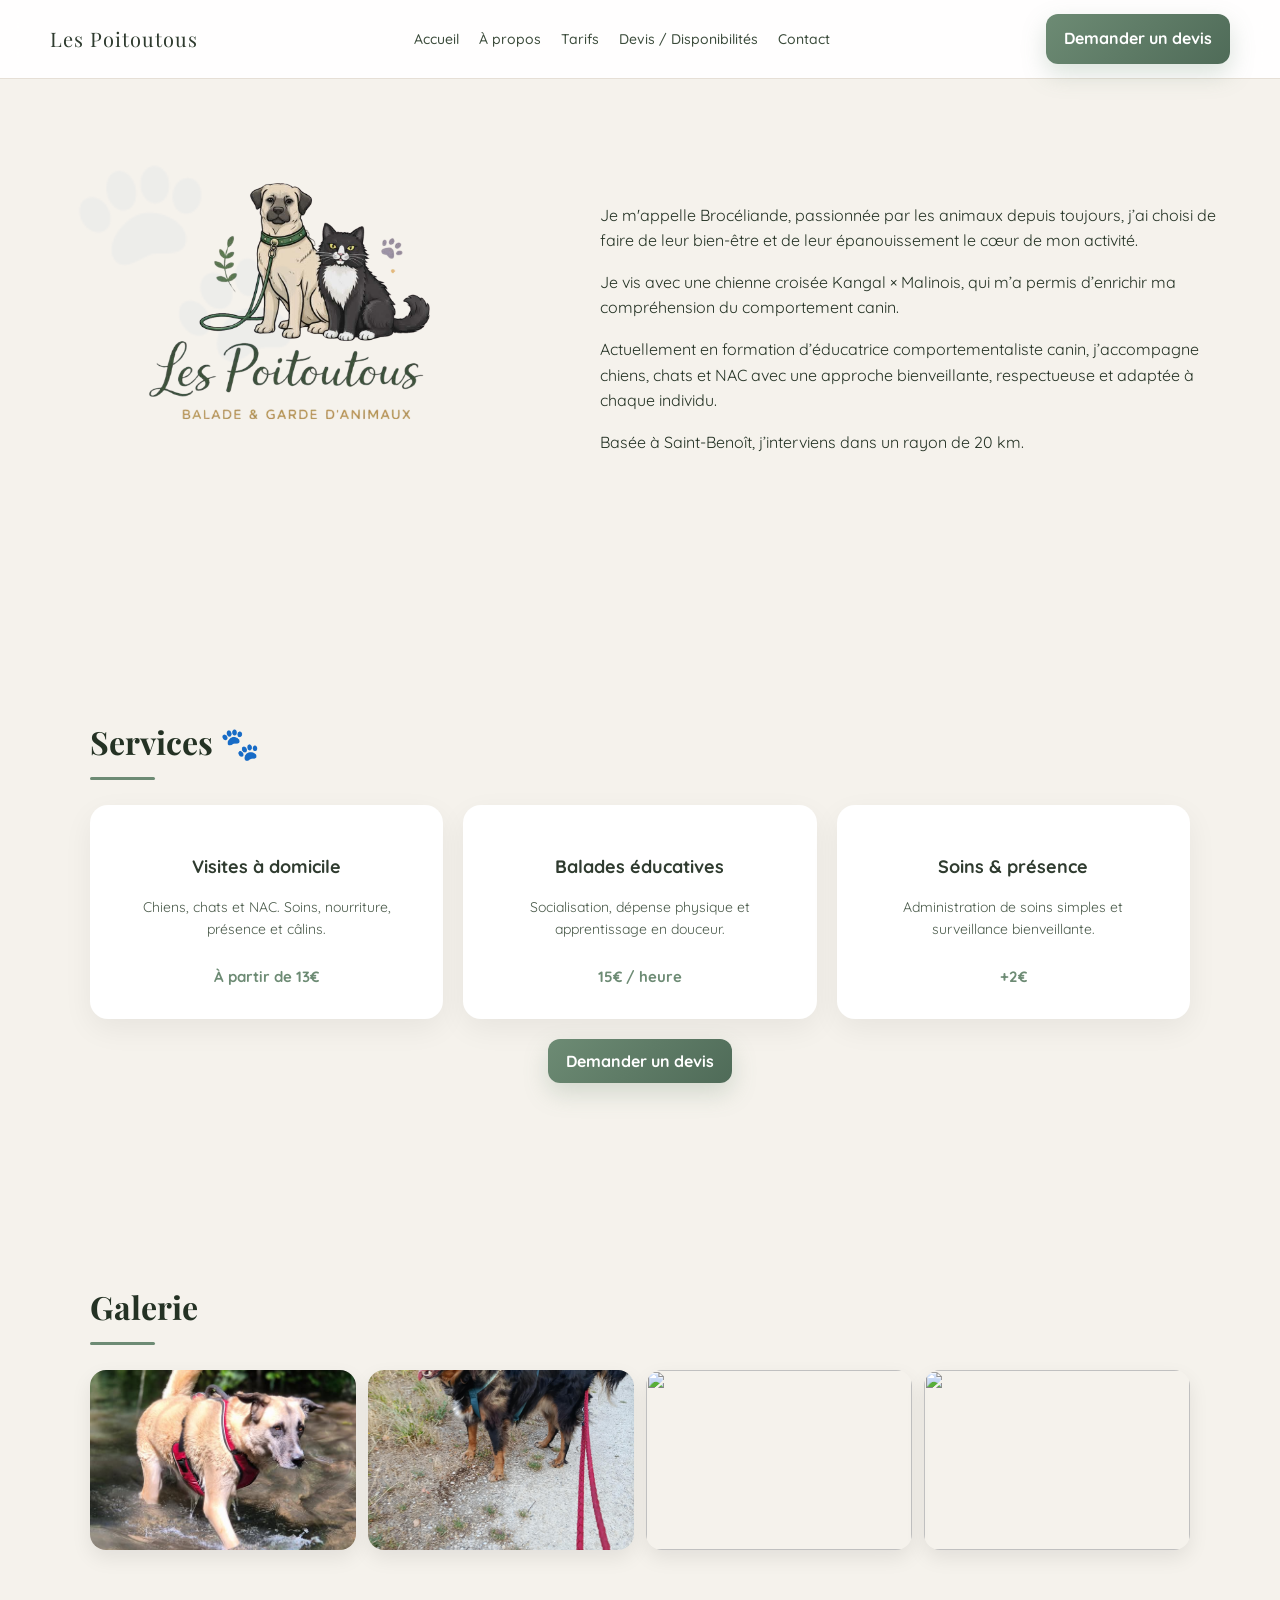
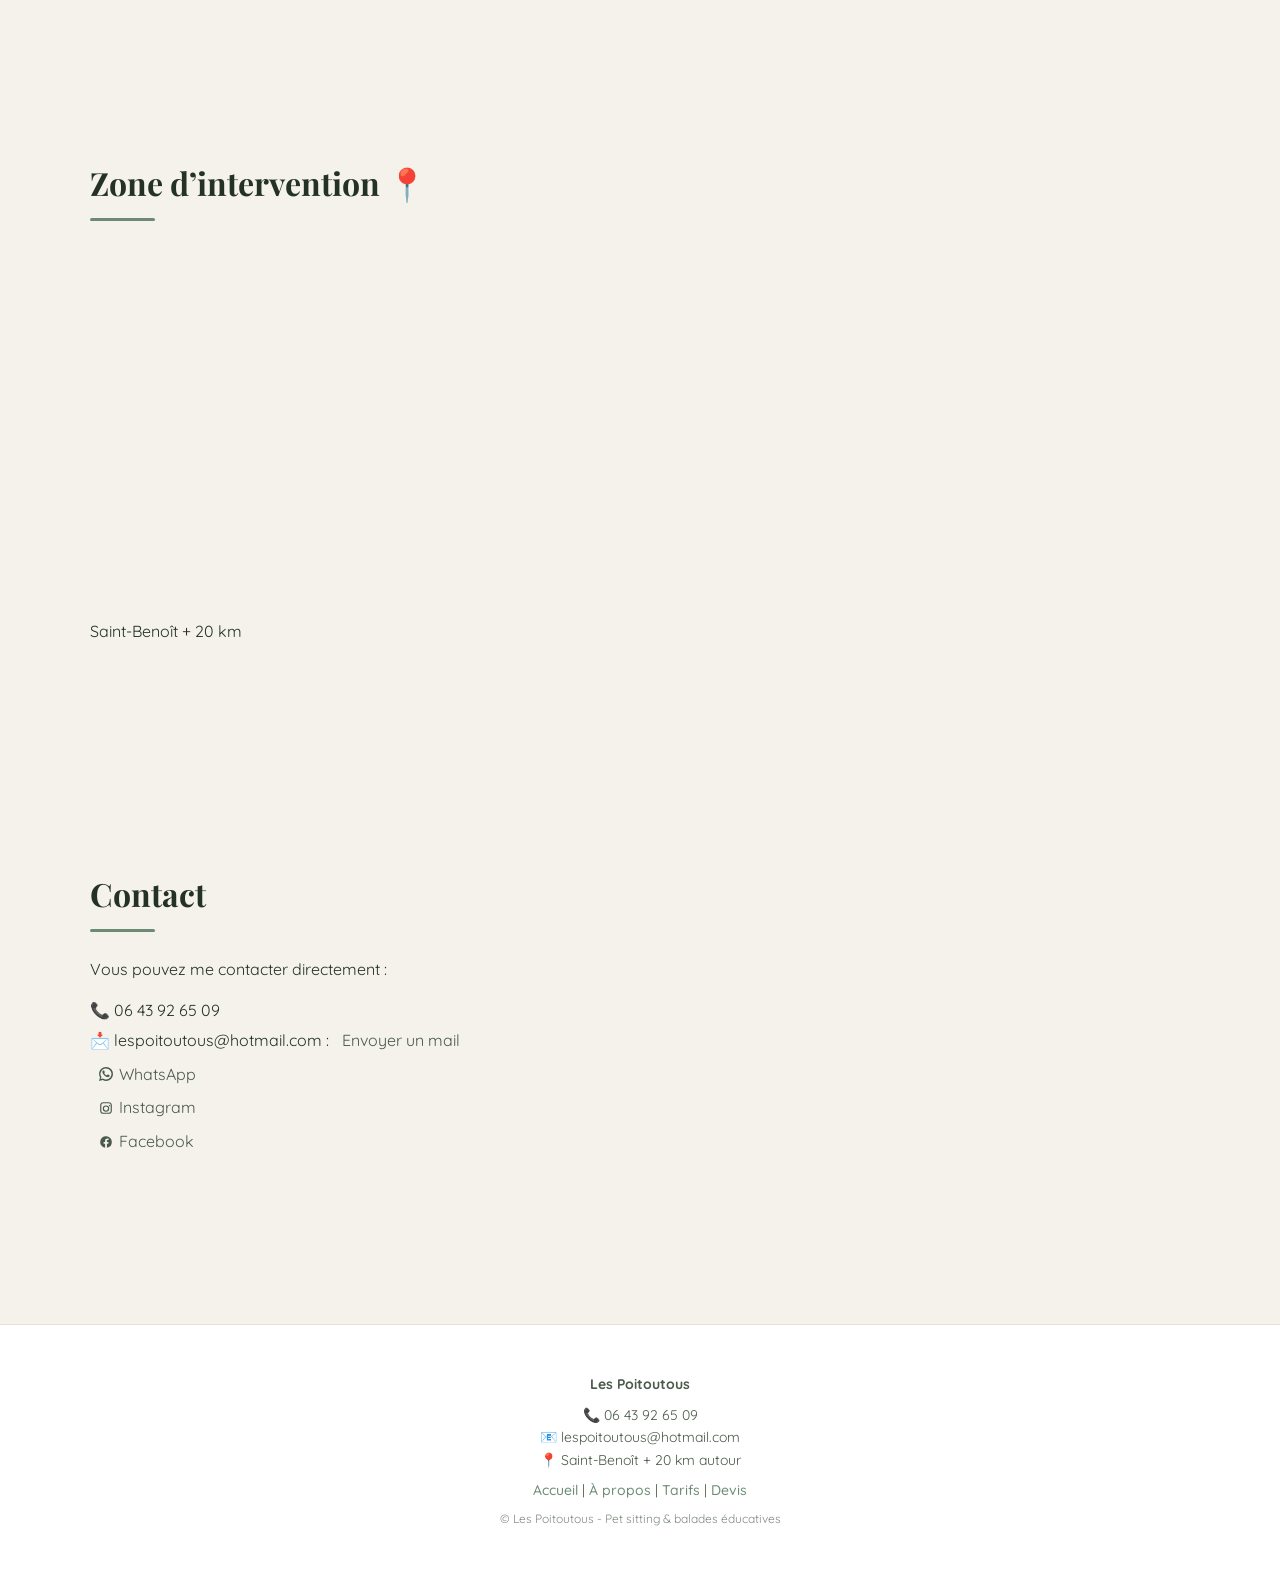
==== index.html @ 461bab4e "Update index.html" ====
<!DOCTYPE html>
<html lang="fr">
<head>
<link href="https://fonts.googleapis.com/css2?family=Quicksand:wght@400;600&family=Playfair+Display:wght@500;600&display=swap" rel="stylesheet">
  <meta charset="UTF-8" />
  <meta name="viewport" content="width=device-width, initial-scale=1.0"/>
  <title>Les Poitoutous - Pet sitting & balades</title>
  <link rel="stylesheet" href="style.css"/>
</head>

<body>

<header>
  <a href="index.html" class="site-name">
    Les Poitoutous
</a>
  <div class="menu-toggle" onclick="toggleMenu()">☰</div>
  <nav id="nav-menu">
  <a href="index.html">Accueil</a>
  <a href="apropos.html">À propos</a>
  <a href="tarifs.html">Tarifs</a>
  <a href="devis.html">Devis / Disponibilités</a>
  <a href="index.html#contact">Contact</a>
</nav>

  <a class="btn" href="devis.html#devis">Demander un devis</a>
</header>

<section class="hero-final">

  <div class="hero-logo">
    <img src="logo.png" alt="Les Poitoutous">
  </div>

  <div class="hero-text">
    <p>
  Je m'appelle Brocéliande, passionnée par les animaux depuis toujours, j’ai choisi de faire de leur bien-être et de leur épanouissement le cœur de mon activité.
  </p>

  <p>
  Je vis avec une chienne croisée Kangal × Malinois, qui m’a permis d’enrichir ma compréhension du comportement canin.
  </p>

  <p>
  Actuellement en formation d’éducatrice comportementaliste canin, j’accompagne chiens, chats et NAC avec une approche bienveillante, respectueuse et adaptée à chaque individu.
  </p>

  <p>
  Basée à Saint-Benoît, j’interviens dans un rayon de 20 km.
  </p>
  </div>

</section>

<section id="services" class="section">

  <h2>Services 🐾</h2>

  <div class="cards">

    <div class="card">
      <h3>Visites à domicile</h3>
      <p>Chiens, chats et NAC. Soins, nourriture, présence et câlins.</p>
      <span>À partir de 13€</span>
    </div>

    <div class="card">
      <h3>Balades éducatives</h3>
      <p>Socialisation, dépense physique et apprentissage en douceur.</p>
      <span>15€ / heure</span>
    </div>

    <div class="card">
      <h3>Soins & présence</h3>
      <p>Administration de soins simples et surveillance bienveillante.</p>
      <span>+2€</span>
    </div>

  </div>

  <div class="services-cta">
    <a href="devis.html#devis" class="btn">Demander un devis</a>
  </div>

</section>

<section class="section">
  <h2>Galerie</h2>

  <div class="gallery">
    <img src="images/ruda.jpg" alt="">
    <img src="images/Dalia.jpg" alt="">
    <img src="images/"Corto2.jfif alt="">
    <img src="images/" alt="">
  </div>
<!-- LIGHTBOX -->
<div id="lightbox" class="lightbox">
  <img id="lightbox-img">
</div>
</section>

<section class="section">
  <h2>Zone d’intervention 📍</h2>

  <iframe
  src="https://www.google.com/maps?q=Saint-Beno%C3%AEt%20Vienne%20France&output=embed"
  width="100%"
  height="350"
  style="border:0; border-radius:16px;"
  loading="lazy">
</iframe>

  <p>Saint-Benoît + 20 km</p>
</section>

<section id="contact" class="section">

  <h2>Contact </h2>

  <p>Vous pouvez me contacter directement :</p>

  <p>
    📞 06 43 92 65 09 <br>
    📩 lespoitoutous@hotmail.com : <a href="mailto:lespoitoutous@hotmail.com?subject=Demande%20de%20devis%20-%20Les%20Poitoutous&body=Bonjour%20Brocéliande%2C%0A%0AJe%20souhaite%20obtenir%20un%20devis%20pour%20..."
class="social-link">
  Envoyer un mail
</a> <br>

<a href="https://wa.me/33643926509" target="_blank" class="social-icon whatsapp">
  <svg viewBox="0 0 24 24" width="14" height="14" fill="currentColor">
    <path d="M20.52 3.48A11.8 11.8 0 0 0 12.06 0C5.5 0 .16 5.34.16 11.9c0 2.1.55 4.14 1.6 5.94L0 24l6.34-1.66a11.8 11.8 0 0 0 5.7 1.46h.01c6.56 0 11.9-5.34 11.9-11.9 0-3.18-1.24-6.17-3.43-8.42zM12.05 21.3a9.4 9.4 0 0 1-4.8-1.3l-.34-.2-3.76.98 1-3.66-.22-.38a9.4 9.4 0 1 1 8.12 4.56zm5.44-7.4c-.3-.15-1.78-.88-2.06-.98-.28-.1-.48-.15-.68.15-.2.3-.78.98-.96 1.18-.18.2-.35.22-.65.07-.3-.15-1.27-.47-2.42-1.5-.9-.8-1.5-1.78-1.68-2.08-.18-.3-.02-.46.13-.61.13-.13.3-.35.45-.53.15-.18.2-.3.3-.5.1-.2.05-.37-.02-.52-.07-.15-.68-1.64-.93-2.25-.24-.58-.49-.5-.68-.5h-.58c-.2 0-.52.07-.8.37-.28.3-1.08 1.05-1.08 2.56s1.1 2.97 1.25 3.18c.15.2 2.15 3.3 5.2 4.6.73.32 1.3.51 1.74.65.73.23 1.4.2 1.93.12.59-.09 1.78-.73 2.03-1.44.25-.7.25-1.3.18-1.44-.07-.15-.28-.23-.58-.38z"/>
  </svg>
  WhatsApp
</a>  <br>

    <a href="https://www.instagram.com/lespoitoutous?igsh=cGF0bTdyejVhcWw5" target="_blank" class="social-icon instagram">
<svg viewBox="0 0 24 24" width="14" height="14" fill="currentColor">
    <path d="M7 2C4.24 2 2 4.24 2 7v10c0 2.76 2.24 5 5 5h10c2.76 0 5-2.24 5-5V7c0-2.76-2.24-5-5-5H7zm10 2a3 3 0 0 1 3 3v10a3 3 0 0 1-3 3H7a3 3 0 0 1-3-3V7a3 3 0 0 1 3-3h10zm-5 3.5A5.5 5.5 0 1 0 17.5 13 5.51 5.51 0 0 0 12 7.5zm0 2A3.5 3.5 0 1 1 8.5 13 3.5 3.5 0 0 1 12 9.5zM18 6.8a1.2 1.2 0 1 0 1.2 1.2A1.2 1.2 0 0 0 18 6.8z"/>
  </svg>
  Instagram
</a>  <br>

     <a href="https://www.facebook.com/profile.php?id=61591037286928&rdid=tdS442zoziDFLSdq&share_url=https%3A%2F%2Fwww.facebook.com%2Fshare%2F18v5jceedP%2F#" target="_blank" class="social-icon facebook">
<svg viewBox="0 0 24 24" width="14" height="14" fill="currentColor">
    <path d="M22 12a10 10 0 1 0-11.56 9.87v-6.99H7.9V12h2.54V9.8c0-2.5 1.49-3.89 3.77-3.89
    1.09 0 2.23.2 2.23.2v2.46h-1.26c-1.24 0-1.63.77-1.63 1.56V12h2.78l-.44 2.88h-2.34v6.99A10 10 0 0 0 22 12z"/>
  </svg>
  Facebook
</a>

  </p>

</section>

<footer class="site-footer">

  <p><strong>Les Poitoutous</strong></p>

  <p>
    📞 06 43 92 65 09 <br>
    📧 lespoitoutous@hotmail.com <br>
    📍 Saint-Benoît + 20 km autour
  </p>

  <p class="footer-links">
    <a href="index.html">Accueil</a> |
    <a href="apropos.html">À propos</a> |
    <a href="tarifs.html">Tarifs</a> |
    <a href="devis.html">Devis</a>
  </p>

  <p class="copyright">
    © Les Poitoutous - Pet sitting & balades éducatives
  </p>

</footer>

<script src="script.js"></script>

<script>
const images = document.querySelectorAll('.gallery img');
const lightbox = document.getElementById('lightbox');
const lightboxImg = document.getElementById('lightbox-img');

images.forEach(img => {
  img.addEventListener('click', () => {
    lightbox.style.display = 'flex';
    lightboxImg.src = img.src;
  });
});

lightbox.addEventListener('click', () => {
  lightbox.style.display = 'none';
});
</script>
<div class="mobile-cta">
  <a href="devis.html#devis">🐾 Demander un devis</a>
</div>
<script>
function toggleMenu() {
  document.getElementById("nav-menu").classList.toggle("active");
}
</script>
</body>
</html>
---- style.css ----
/* =========================
   BASE AGENCE WEB ++
========================= */
body::before {
  content: "🐾";
  position: fixed;
  font-size: 200px;
  opacity: 0.03;
  top: 10%;
  left: 5%;
  pointer-events: none;
}

body {
  margin: 0;
  font-family: "Quicksand", sans-serif;
  background: #f5f2ec;
  color: #243224;
  line-height: 1.6;
}

/* =========================
   HEADER AGENCE
========================= */
header {
  display: flex;
  align-items: center;
  justify-content: space-between;
  padding: 14px 50px;
  background: rgba(255,255,255,0.92);
  backdrop-filter: blur(14px);
  position: sticky;
  top: 0;
  z-index: 1000;
  border-bottom: 1px solid #e6dfd6;
}

/* NAV ULTRA PRO */
nav {
  display: flex;
  gap: 24px;
  flex-wrap: wrap;
}

nav a {
  text-decoration: none;
  color: #3a4a3a;
  font-weight: 500;
  font-size: 14px;
  position: relative;
  transition: 0.25s;
}

nav a::after {
  content: "";
  position: absolute;
  left: 0;
  bottom: -5px;
  width: 0;
  height: 2px;
  background: #6d8b74;
  transition: 0.3s;
}

nav a:hover {
  color: #6d8b74;
}

nav a:hover::after {
  width: 100%;
}

/* BOUTON CTA */
.btn {
  background: linear-gradient(135deg, #6d8b74, #4f6b58);
  color: white;
  padding: 12px 18px;
  border-radius: 12px;
  text-decoration: none;
  font-weight: bold;
  box-shadow: 0 10px 25px rgba(109,139,116,0.25);
  transition: 0.25s;
}

.btn:hover {
  transform: translateY(-3px);
  box-shadow: 0 15px 30px rgba(109,139,116,0.35);
}

/* =========================
   HERO AGENCE
========================= */
.hero {
  text-align: center;
  padding: 130px 20px;
  background: radial-gradient(circle at top, #e7efe4, #f5f2ec);
}

.hero h1 {
font-family: "Playfair Display", serif;
  font-size: 62px;
  margin-bottom: 10px;
  letter-spacing: 1px;
}

.hero p {
  font-size: 18px;
}

.slogan {
  font-style: italic;
  color: #5b6b5b;
  margin-top: 10px;
}

/* =========================
   SECTIONS STRUCTURE AGENCE
========================= */
.section {
  padding: 90px 20px;
  max-width: 1100px;
  margin: auto;
}

.section h2 {
font-family: "Playfair Display", serif;
  font-size: 32px;
  margin-bottom: 25px;
  position: relative;
}

.section h2::after {
  content: "";
  display: block;
  width: 65px;
  height: 3px;
  background: #6d8b74;
  margin-top: 10px;
  border-radius: 3px;
}

/* =========================
   CARTES PREMIUM
========================= */
.cards {
  display: grid;
  grid-template-columns: repeat(auto-fit, minmax(200px, 1fr));
  gap: 20px;
}

.card {
  background: white;
  padding: 30px;
  border-radius: 18px;
  text-align: center;
  box-shadow: 0 10px 30px rgba(0,0,0,0.06);
  transition: 0.3s;
  font-size: 15px;
}

.card:hover {
  transform: translateY(-8px);
  box-shadow: 0 18px 40px rgba(0,0,0,0.12);
}

/* =========================
   BLOC BALADES PREMIUM
========================= */
.highlight {
  background: linear-gradient(135deg, #dfe9d8, #f4f8f1);
  border-radius: 20px;
  padding: 50px;
  box-shadow: 0 10px 30px rgba(0,0,0,0.05);
}

/* =========================
   TARIFS AGENCE
========================= */
.tarifs li {
  background: white;
  margin-bottom: 12px;
  padding: 15px 20px;
  border-radius: 12px;
  box-shadow: 0 8px 20px rgba(0,0,0,0.05);
  display: flex;
  justify-content: space-between;
}

/* =========================
   FORMULAIRE ULTRA PRO
========================= */
form {
  display: grid;
  gap: 15px;
  background: white;
  padding: 35px;
  border-radius: 20px;
  box-shadow: 0 15px 40px rgba(0,0,0,0.08);
}

input, select, textarea {
  padding: 14px;
  border-radius: 12px;
  border: 1px solid #ddd;
  font-size: 14px;
  transition: 0.2s;
}

input:focus, select:focus, textarea:focus {
  border-color: #6d8b74;
  box-shadow: 0 0 0 3px rgba(109,139,116,0.15);
  outline: none;
}

/* =========================
   FOOTER AGENCE
========================= */
footer {
  text-align: center;
  padding: 35px;
  background: white;
  margin-top: 60px;
  color: #777;
  font-size: 14px;
}

/* =========================
   ANIMATION LÉGÈRE PRO
========================= */
.section {
  animation: fadeUp 0.7s ease-in-out;
}

@keyframes fadeUp {
  from {
    opacity: 0;
    transform: translateY(20px);
  }
  to {
    opacity: 1;
    transform: translateY(0);
  }
}


/* =========================
   MOBILE HEADER CLEAN
========================= */
@media (max-width: 768px) {

  header {
    display: flex;
    align-items: center;
    justify-content: space-between;
    padding: 8px 12px;
  }

  .logo img {
    height: 40px;
  }

  nav {
    display: flex;
    gap: 8px;
    flex-wrap: nowrap;
    overflow-x: auto;
    -webkit-overflow-scrolling: touch;
  }

  nav a {
    font-size: 11px;
    white-space: nowrap;
    padding: 6px 8px;
  }

  /* ❌ on cache le bouton du header sur mobile */
  header .btn {
    display: none;
  }
}

/* =========================
   BOUTON FIXE MOBILE (CTA)
========================= */
.mobile-cta {
  display: none;
}

@media (max-width: 768px) {

  .mobile-cta {
    display: flex;
    position: fixed;
    bottom: 15px;
    left: 50%;
    transform: translateX(-50%);
    z-index: 9999;
  }

  .mobile-cta a {
    background: linear-gradient(135deg, #6d8b74, #4f6b58);
    color: white;
    padding: 14px 22px;
    border-radius: 40px;
    font-size: 14px;
    font-weight: bold;
    text-decoration: none;
    box-shadow: 0 10px 25px rgba(0,0,0,0.2);
    transition: 0.2s;
  }

  .mobile-cta a:active {
    transform: scale(0.95);
  }
}

  /* AMÉLIO UX GÉNÉRALE */
  body {
    -webkit-tap-highlight-color: transparent;
  }



.gallery {
  display: grid;
  grid-template-columns: repeat(auto-fit, minmax(180px, 1fr));
  gap: 12px;
}

.gallery img {
  width: 100%;
  height: 180px;
  object-fit: cover;
  border-radius: 16px;
  box-shadow: 0 8px 20px rgba(0,0,0,0.08);
  transition: 0.3s;
}

.gallery img:hover {
  transform: scale(1.03);
}

.balade-section {
  max-width: 1100px;
  margin: auto;
  padding: 100px 20px;
  text-align: center;
}

/* CONTENEUR ADAPTATIF */
.img-container {
  display: inline-block;   /* 👈 s’adapte à l’image */
  background: #f5f2ec;
  border-radius: 18px;
  box-shadow: 0 10px 25px rgba(0,0,0,0.08);
  overflow: hidden;
}

/* IMAGE NATURELLE */
.img-container img {
  display: block;
  max-width: 100%;
  height: auto;   /* 👈 garde le ratio réel */
}

/* ===== HEADER TITRE ===== */
.site-header {
  display: flex;
  align-items: center;
  justify-content: space-between;
  padding: 15px 40px;
  background: rgba(255,255,255,0.92);
  backdrop-filter: blur(12px);
  border-bottom: 1px solid #e6dfd6;
  position: sticky;
  top: 0;
  z-index: 1000;
}

/* TITRE DANS HEADER */
.site-name {
  font-family: "Playfair Display", serif;
  font-size: 20px;
  letter-spacing: 1px;
  color: #2f3b2f;
  text-decoration: none;
  transition: color 0.2s ease;
}
.site-name:hover {
  color: #6d8b74;
}

/* ===== LOGO CENTRÉ (HERO) ===== */
.hero-brand {
  text-align: center;
  padding: 40px 20px 10px; /* 👈 réduit l’espace vide */
margin-bottom: 0;
}

.hero-brand img {
  width: 80vw;        /* 👈 prend presque toute la largeur écran */
  max-width: 900px;   /* limite propre sur grand écran */
  height: auto;
  display: inline-block;
animation: fadeIn 1.2s ease-out;
}
.hero-final + .section {
  margin-top: 20px;
}

@media (max-width: 768px) {
  .hero-brand img {
    max-width: 380px;
  }
}

.slogan {
  font-style: italic;
  color: #5b6b5b;
  margin-bottom: 20px;
}

.hero-final {
  display: flex;
  align-items: center;
  justify-content: space-between;
  gap: 60px;
  padding: 80px 40px;
  max-width: 1200px;
  margin: auto;
}

/* LOGO À GAUCHE (PLUS GRAND) */
.hero-logo img {
  width: 100%;
  max-width: 500px;   /* 👈 tu peux encore augmenter ici */
  height: auto;
  animation: fadeIn 1s ease-out;
}

/* TEXTE À DROITE */
.hero-text {
  flex: 1;
}

.hero-text h1 {
  font-size: 42px;
  margin-bottom: 15px;
}

.accroche {
  font-size: 18px;
  color: #4a5a4a;
  margin-bottom: 25px;
  line-height: 1.5;
}

/* ANIMATION */
@keyframes fadeIn {
  from {
    opacity: 0;
    transform: translateY(15px);
  }
  to {
    opacity: 1;
    transform: translateY(0);
  }
}
@media (max-width: 768px) {

  .hero-final {
    flex-direction: column;
    text-align: center;
    gap: 30px;
  }

  .hero-logo img {
    width: 100%;
    max-width: 380px;
    height: auto;
  }

  .hero-text h1 {
    font-size: 32px;
  }
}

.cards .card {
  cursor: default; /* 👈 IMPORTANT : enlève effet bouton */
}

.cards .card h3 {
  margin-bottom: 10px;
  font-size: 18px;
  color: #2f3b2f;
}

.cards .card p {
  font-size: 14px;
  color: #4a5a4a;
}

.cards .card span {
  display: inline-block;
  margin-top: 10px;
  font-weight: bold;
  color: #6d8b74;
}

/* CTA clair en bas */
.services-cta {
  text-align: center;
  margin-top: 30px;
}

.tarifs {
  list-style: none;
  padding: 0;
  max-width: 700px;
  margin: auto;
}

.tarifs li {
  background: white;
  margin-bottom: 12px;
  padding: 15px 20px;
  border-radius: 12px;
  box-shadow: 0 8px 20px rgba(0,0,0,0.05);
  display: flex;
  justify-content: space-between;
  font-weight: 500;
}

.site-footer {
  background: #ffffff;
  text-align: center;
  padding: 40px 20px;
  margin-top: 60px;
  border-top: 1px solid #e6dfd6;
  color: #4a5a4a;
  font-size: 14px;
}

.site-footer p {
  margin: 8px 0;
}

.footer-links a {
  color: #6d8b74;
  text-decoration: none;
  font-weight: 500;
}

.footer-links a:hover {
  text-decoration: underline;
}

.copyright {
  font-size: 12px;
  opacity: 0.7;
  margin-top: 15px;
}

.social-link {
  display: inline-block;
  font-size: 16px;        /* 👈 plus petit */
  padding: 3px 8px;       /* 👈 beaucoup plus léger */
  margin-right: 6px;
  border-radius: 6px;
  text-decoration: none;
  color: #4a5a4a;
  border: 1px solid transparent; /* 👈 presque invisible */
  transition: 0.2s;
}

.social-link:hover {
  color: #6d8b74;
  border-color: #6d8b74;
  background: transparent; /* 👈 pas de bloc coloré */
}

.social-icon {
  display: inline-flex;
  align-items: center;
  gap: 6px;
  font-size: 16px;
  padding: 3px 8px;
  margin-right: 6px;
  border-radius: 6px;
  text-decoration: none;
  color: #4a5a4a;
  border: 1px solid transparent;
  transition: 0.2s;
}

/* HOVER GLOBAL */
.social-icon:hover {
  transform: translateY(-1px);
}

/* COULEURS AU HOVER */
.social-icon.instagram:hover {
  color: #e1306c;
}

.social-icon.facebook:hover {
  color: #1877f2;
}

.social-icon.whatsapp:hover {
  color: #25D366;
}

.tarif-grid {
  display: grid;
  grid-template-columns: repeat(auto-fit, minmax(240px, 1fr));
  gap: 20px;
  margin-top: 30px;
}

.tarif-card {
  background: white;
  border-radius: 16px;
  padding: 20px;
  box-shadow: 0 10px 25px rgba(0,0,0,0.06);
  transition: 0.25s;
  text-align: center;
}

.tarif-card:hover {
  transform: translateY(-5px);
}

.tarif-card h3 {
  margin-bottom: 8px;
  font-size: 16px;
  color: #2f3b2f;
}

.tarif-card p {
  font-size: 13px;
  color: #5a6a5a;
  margin-bottom: 10px;
}

.price {
  font-size: 18px;
  font-weight: bold;
  color: #6d8b74;
}

.highlight-price {
  border: 2px solid #6d8b74;
  background: #f4f8f1;
}

form {
  display: grid;
  gap: 12px;
  background: white;
  padding: 30px;
  border-radius: 16px;
  box-shadow: 0 10px 30px rgba(0,0,0,0.08);
}

form label {
  font-size: 12px;
  color: #5a6a5a;
  margin-top: 5px;
}

input, select, textarea {
  padding: 12px;
  border-radius: 10px;
  border: 1px solid #ddd;
  font-size: 14px;
}

textarea {
  min-height: 90px;
}

form button {
  background: #6d8b74;
  color: white;
  border: none;
  padding: 12px;
  border-radius: 10px;
  cursor: pointer;
  transition: 0.2s;
}

form button:hover {
  background: #4f6b58;
  transform: translateY(-2px);
}

.lightbox {
  position: fixed;
  top: 0;
  left: 0;
  width: 100%;
  height: 100%;
  background: rgba(0,0,0,0.85);
  display: none;
  align-items: center;
  justify-content: center;
  z-index: 9999;
  cursor: zoom-out;
}

.lightbox img {
  max-width: 90%;
  max-height: 90%;
  border-radius: 12px;
  box-shadow: 0 10px 40px rgba(0,0,0,0.5);
  animation: zoomIn 0.2s ease;
}

@keyframes zoomIn {
  from {
    transform: scale(0.7);
    opacity: 0;
  }
  to {
    transform: scale(1);
    opacity: 1;
  }
}

.gallery img {
  cursor: zoom-in;
}

/* bouton hamburger */
.menu-toggle {
  display: none;
  font-size: 28px;
  cursor: pointer;
}

/* desktop */
nav {
  display: flex;
  gap: 20px;
  align-items: center;
}

/* MOBILE */
@media (max-width: 768px) {

  .menu-toggle {
    display: block;
  }

  nav {
    position: absolute;
    top: 60px;
    right: 0;
    background: white;
    flex-direction: column;
    width: 200px;
    padding: 15px;
    gap: 10px;

    /* caché par défaut */
    display: none;

    box-shadow: 0 10px 30px rgba(0,0,0,0.15);
    border-radius: 12px;
  }

  nav.active {
    display: flex;
  }

  nav a {
    font-size: 14px;
  }
}
.tarif-info{
    max-width:700px;
    margin:35px auto 10px;
    padding:15px 20px;
    background:#f7f7f2;
    border-left:4px solid #8ca87c;
    border-radius:8px;
    color:#4a5a4a;
    line-height:1.6;
    text-align:left;
}
#form-message{
    margin-top:25px;
    padding:18px;
    border-radius:12px;
    text-align:center;
    font-weight:600;
    display:none;
}

#form-message.success{
    display:block;
    background:#e8f7e8;
    color:#2d6a2d;
    border:1px solid #8cc68c;
}

#form-message.error{
    display:block;
    background:#fdeaea;
    color:#b00020;
    border:1px solid #f2a3a3;
}
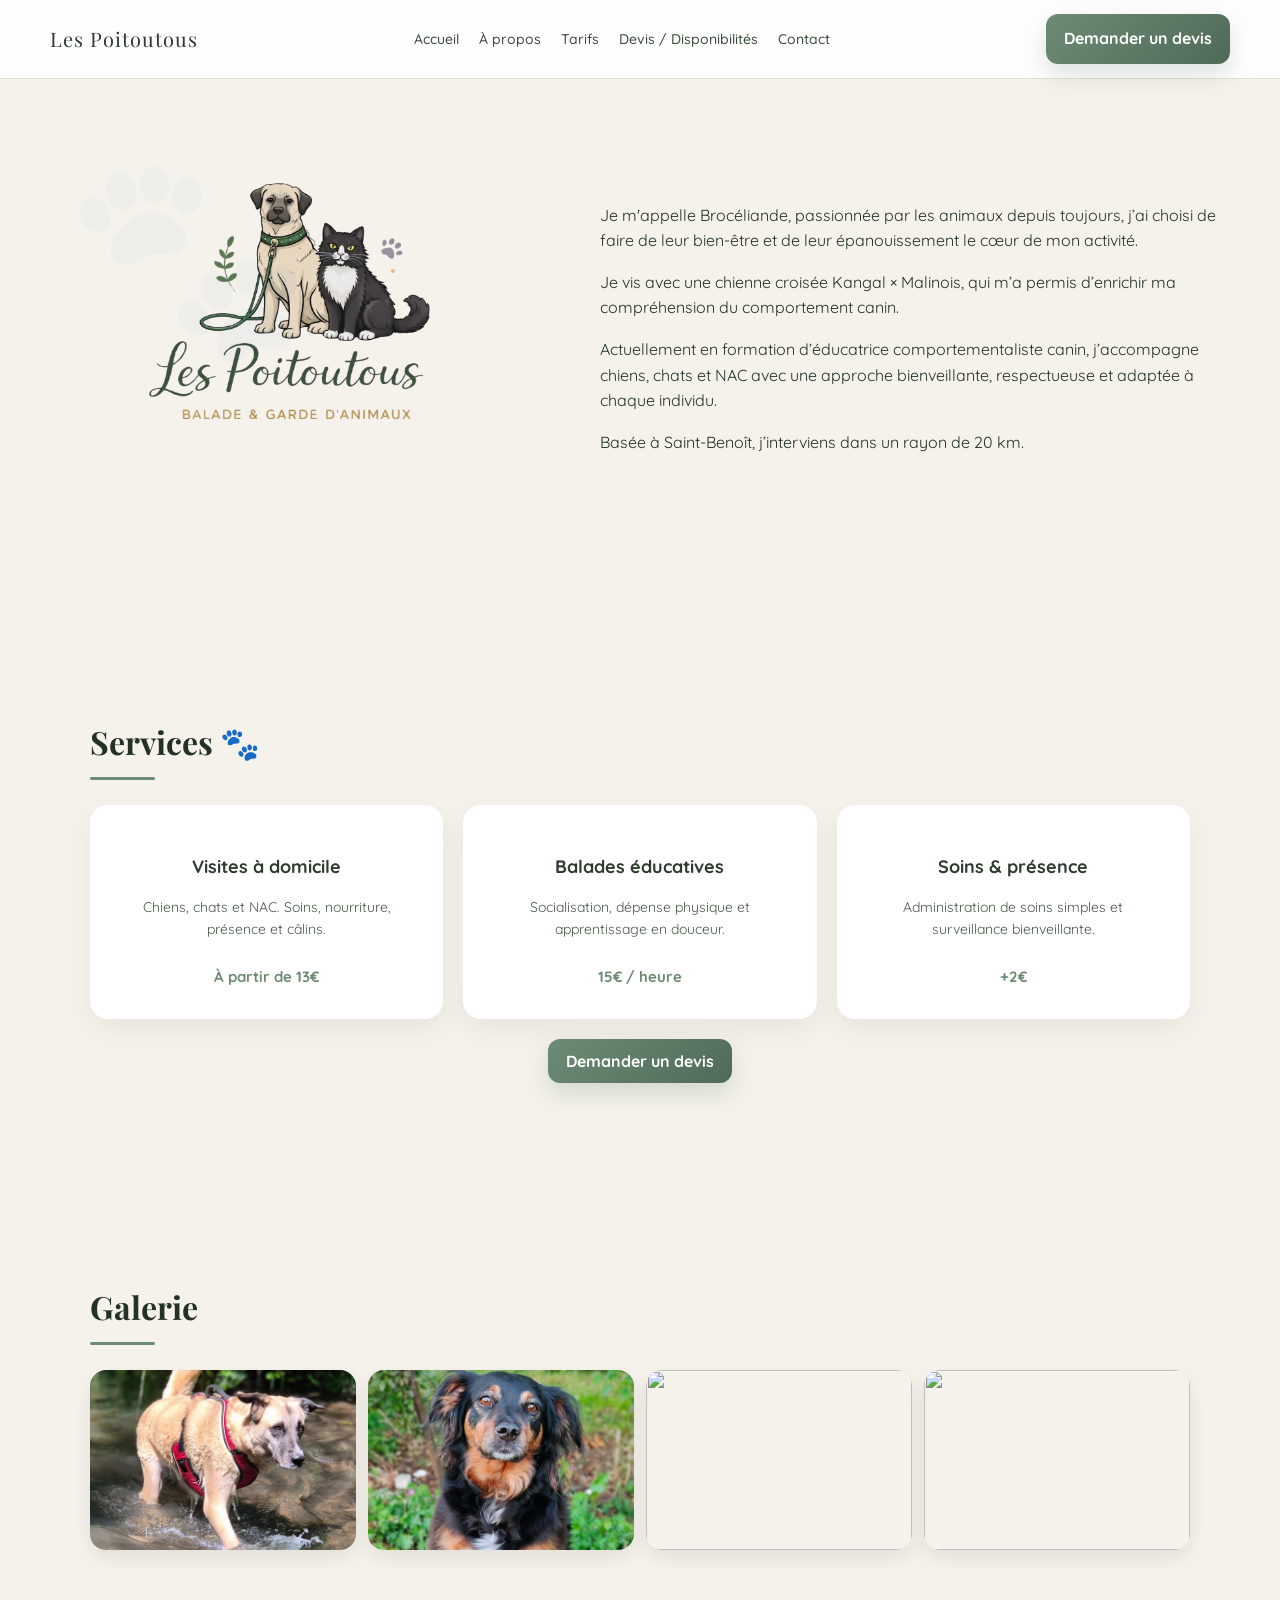
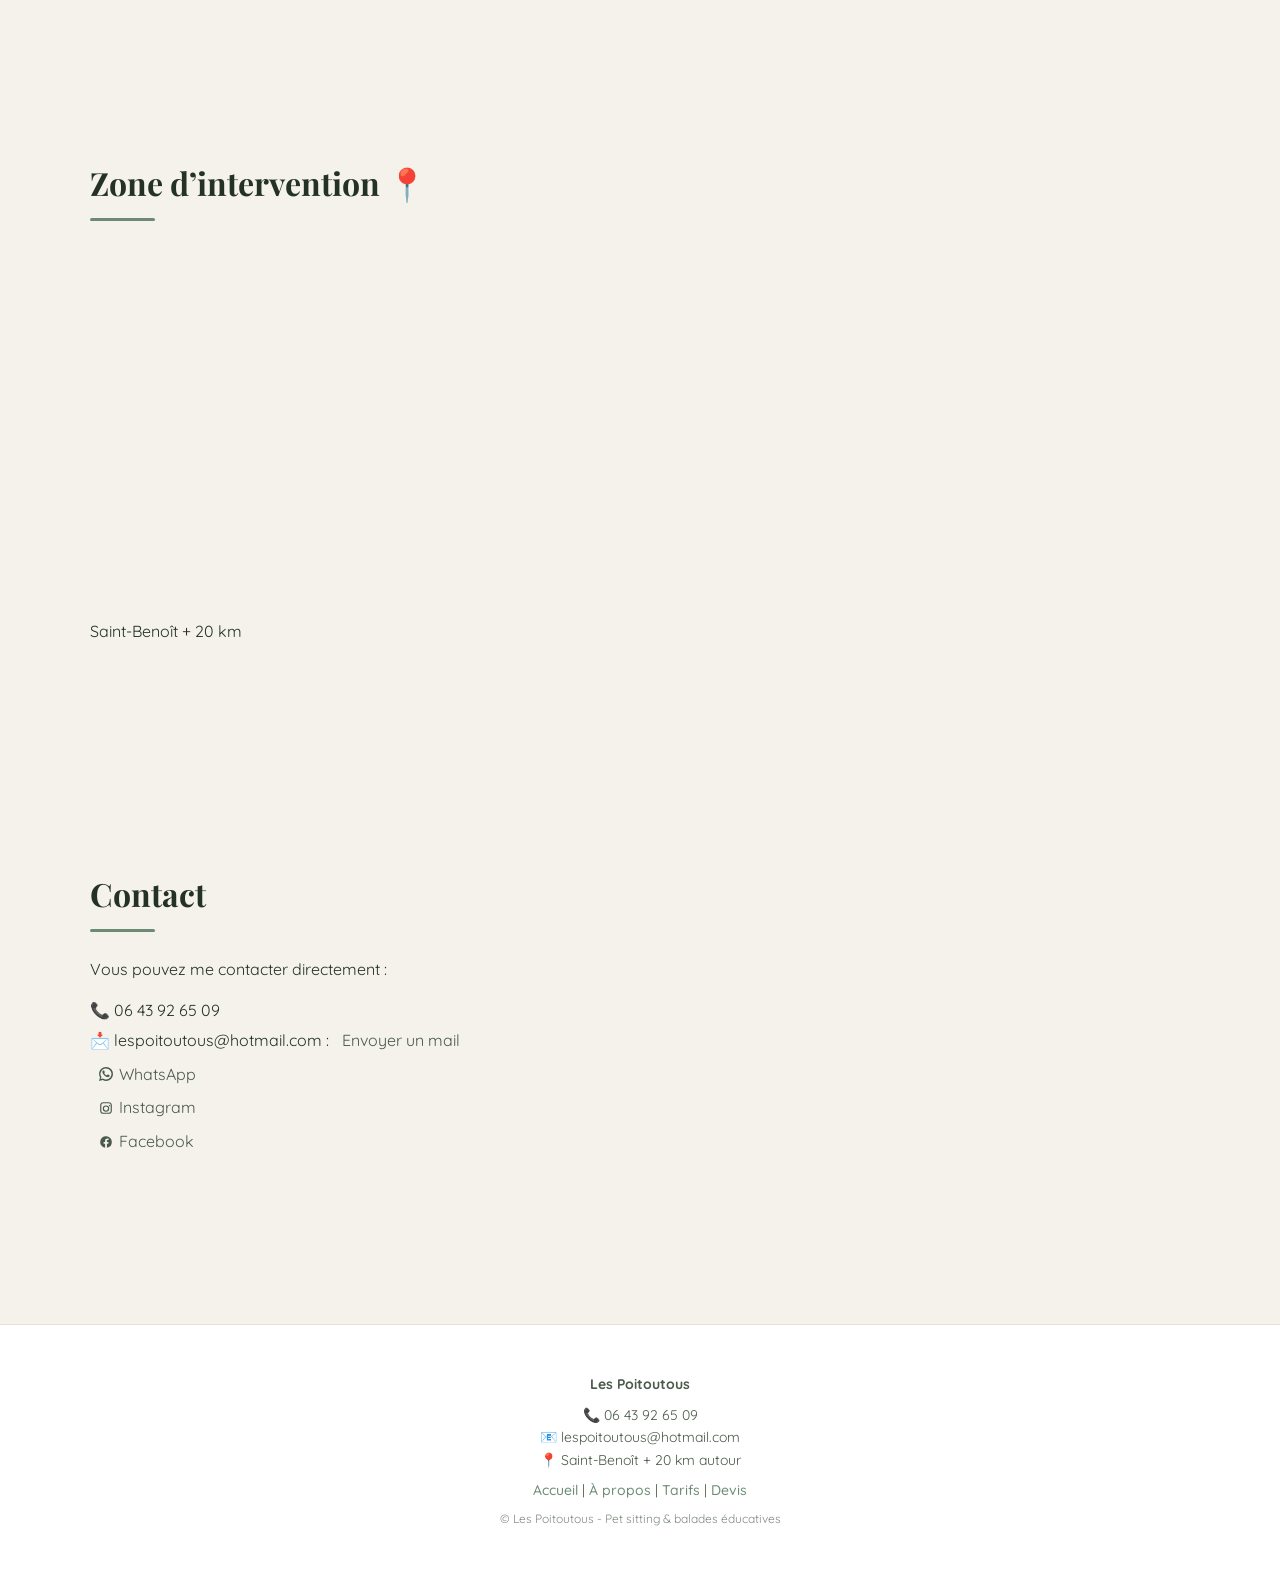
==== commit b0f31fec: "Update index.html" ====
--- a/index.html
+++ b/index.html
@@ -89,7 +89,7 @@
 
   <div class="gallery">
     <img src="images/ruda.jpg" alt="">
-    <img src="images/Dalia.jpg" alt="">
+    <img src="images/Dalia2.jfif" alt="">
     <img src="images/"Corto2.jfif alt="">
     <img src="images/" alt="">
   </div>
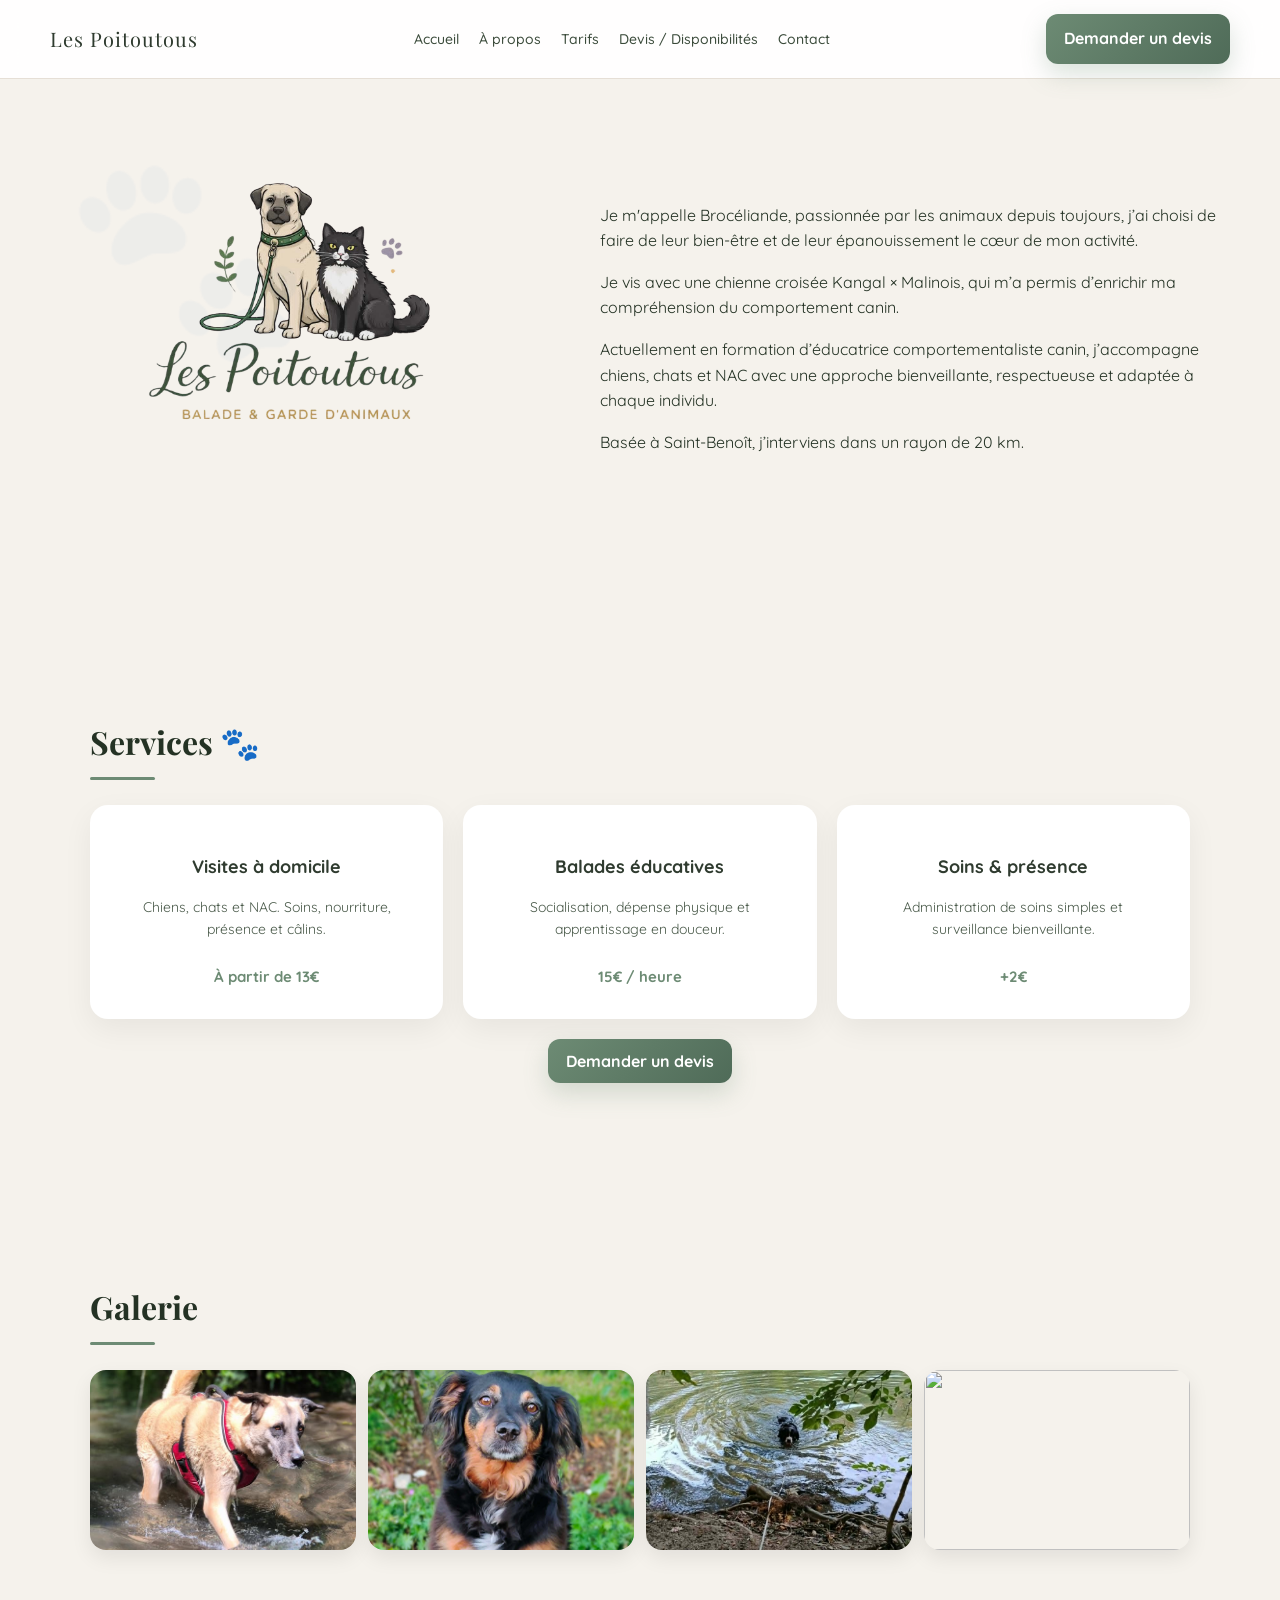
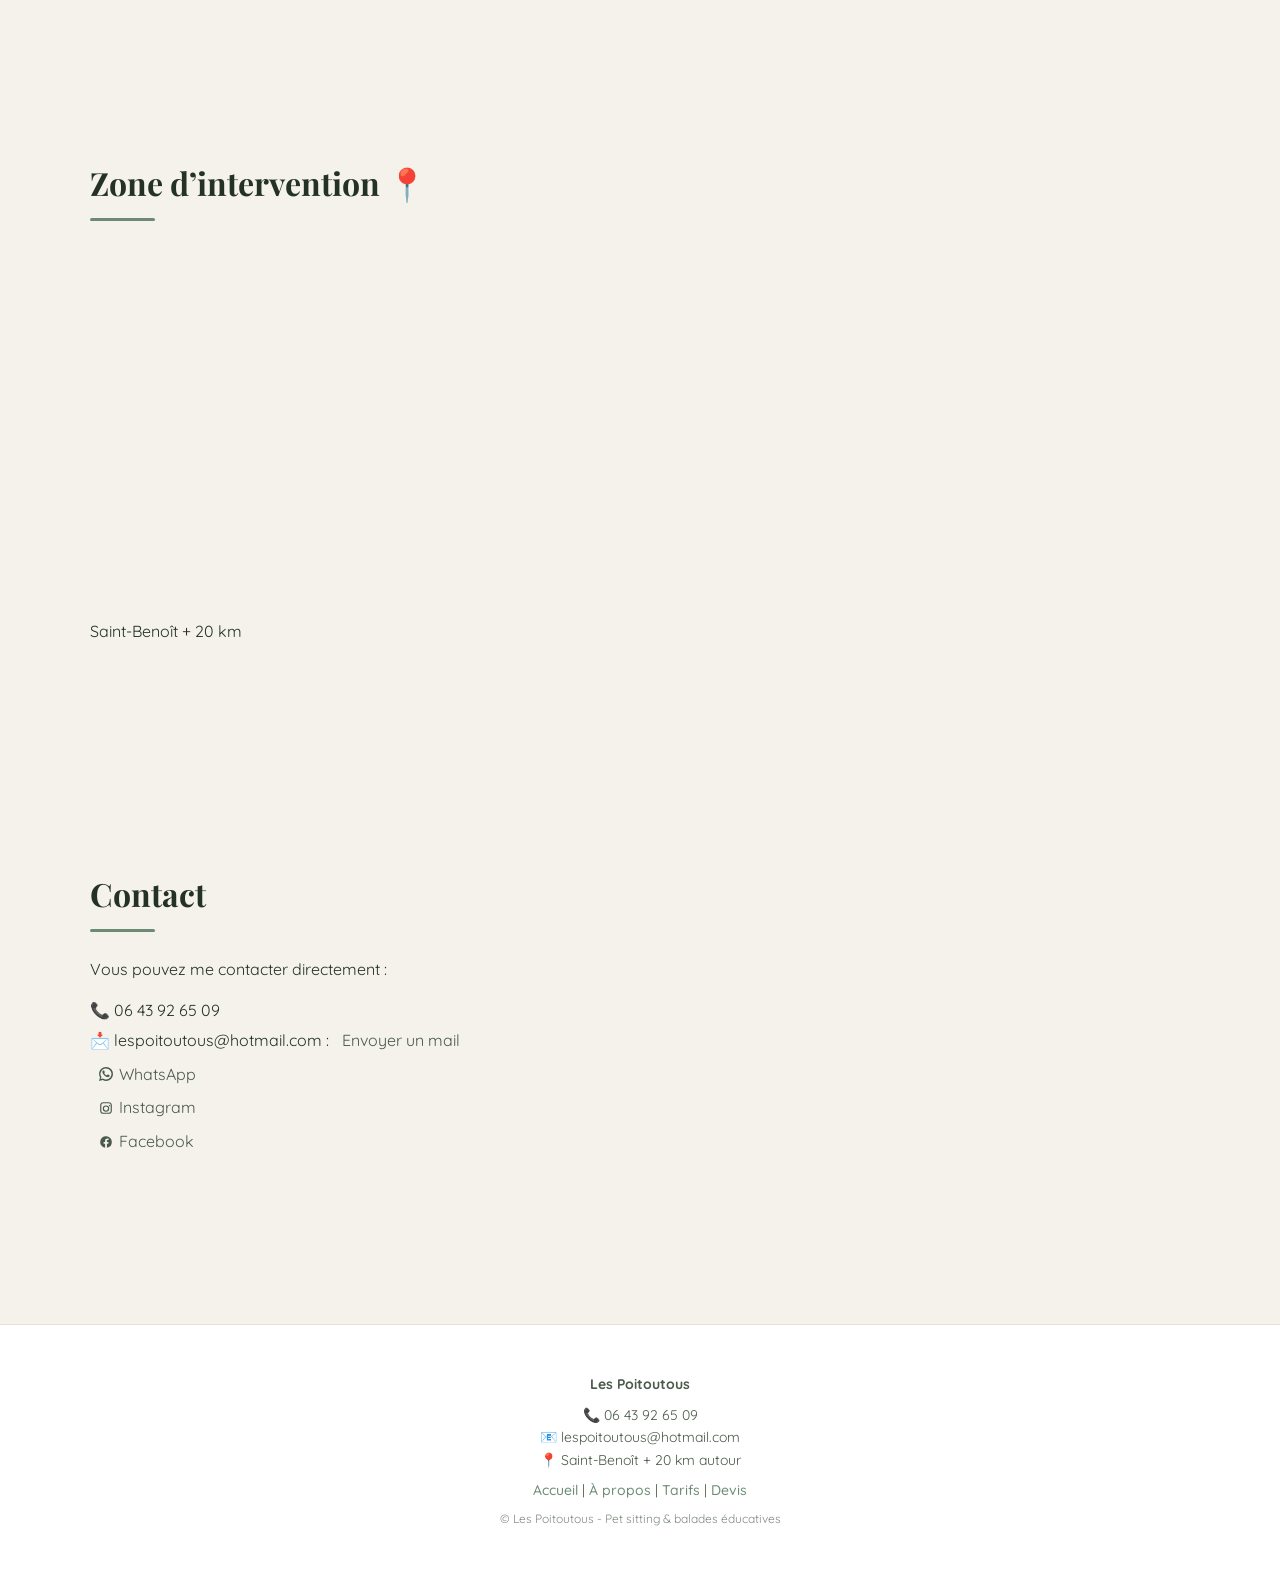
==== commit c4fb46e7: "Update index.html" ====
--- a/index.html
+++ b/index.html
@@ -90,7 +90,7 @@
   <div class="gallery">
     <img src="images/ruda.jpg" alt="">
     <img src="images/Dalia2.jfif" alt="">
-    <img src="images/"Corto2.jfif alt="">
+    <img src="images/Corto2.jfif" alt="">
     <img src="images/" alt="">
   </div>
 <!-- LIGHTBOX -->
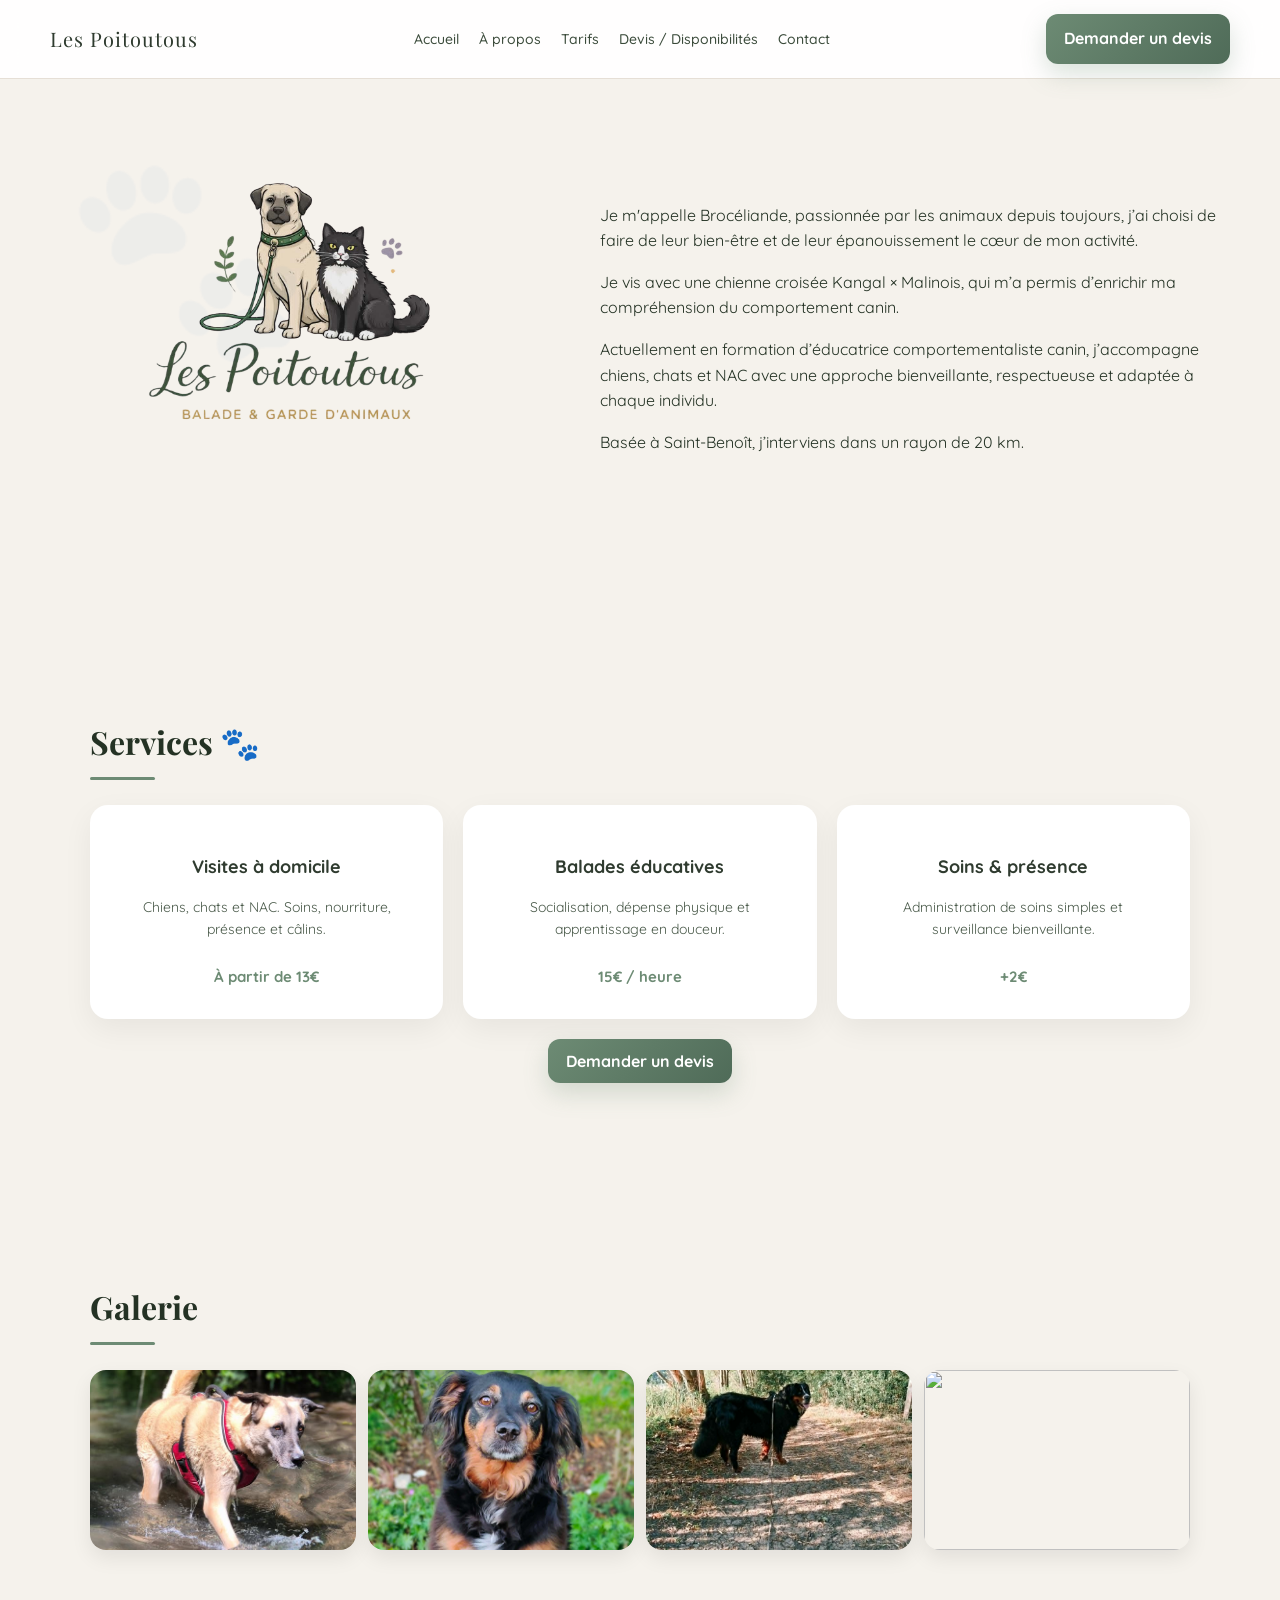
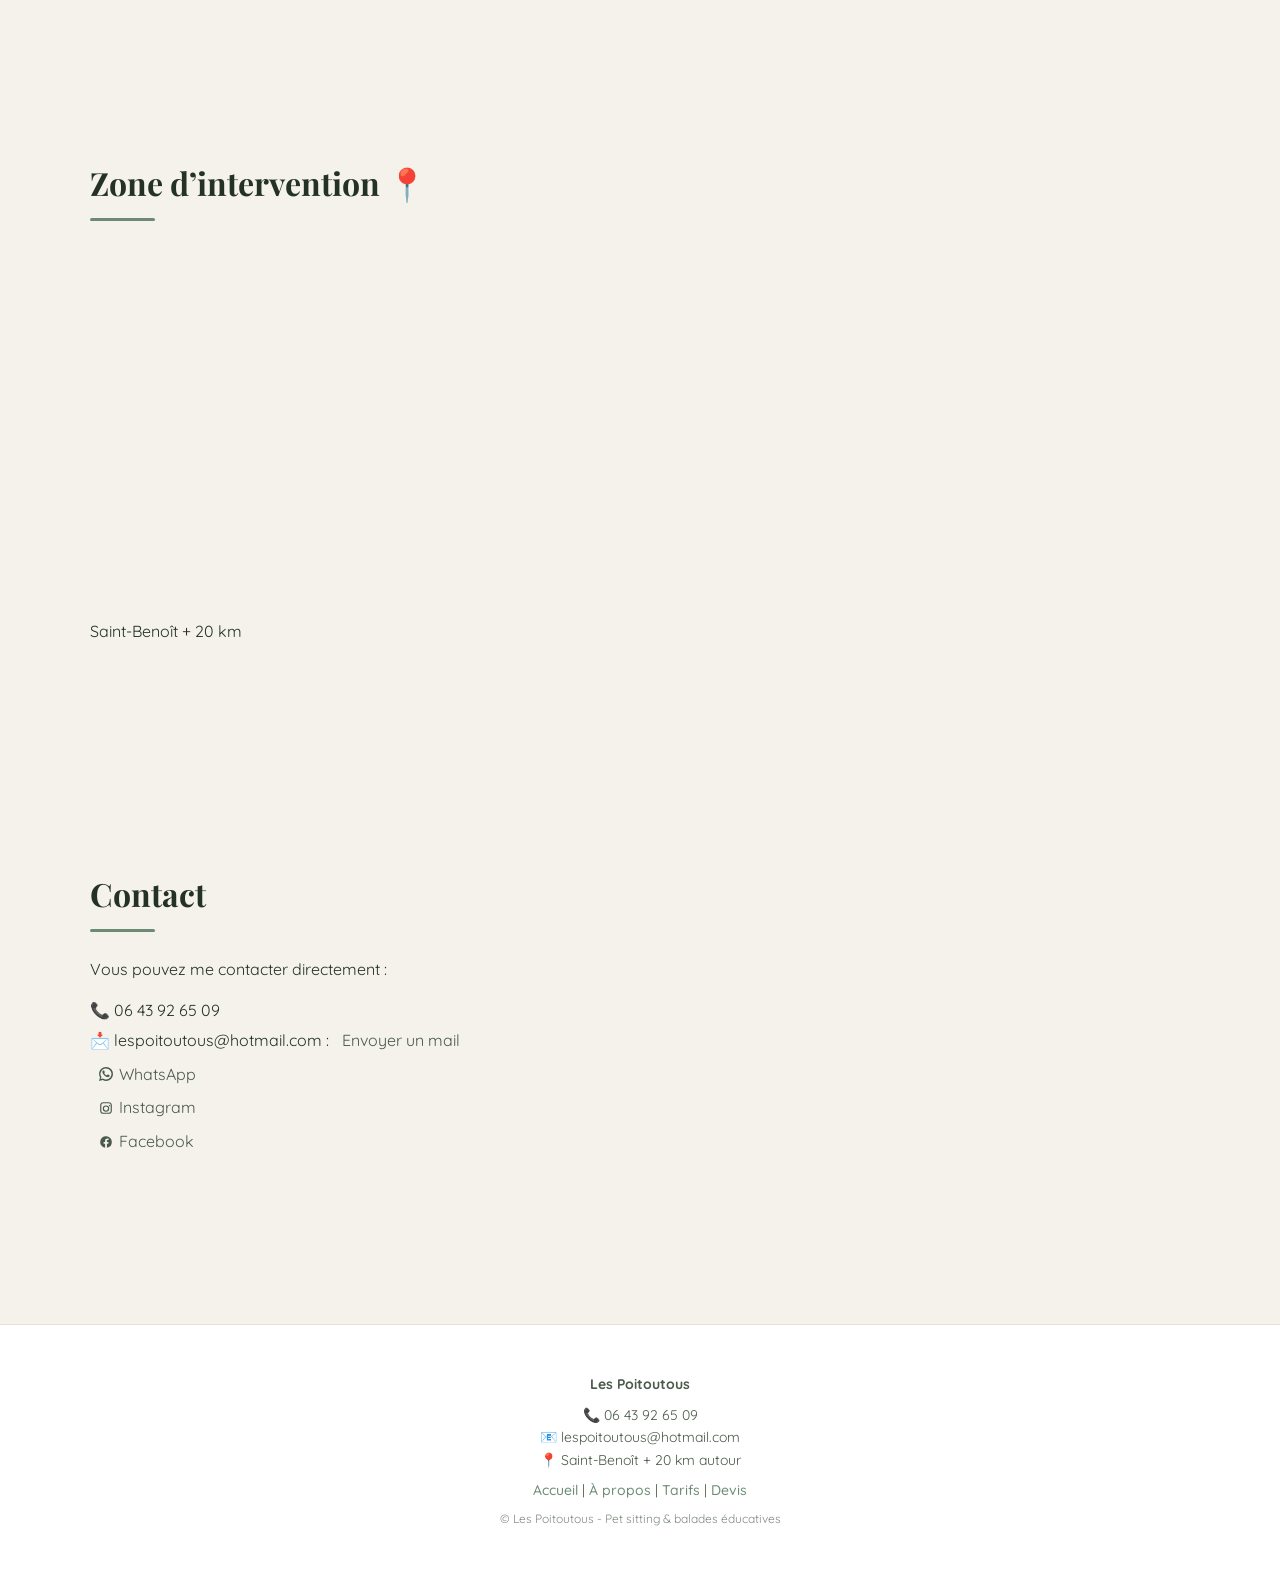
==== commit e614fa4b: "Update index.html" ====
--- a/index.html
+++ b/index.html
@@ -90,7 +90,7 @@
   <div class="gallery">
     <img src="images/ruda.jpg" alt="">
     <img src="images/Dalia2.jfif" alt="">
-    <img src="images/Corto2.jfif" alt="">
+    <img src="images/Corto3.jfif" alt="">
     <img src="images/" alt="">
   </div>
 <!-- LIGHTBOX -->
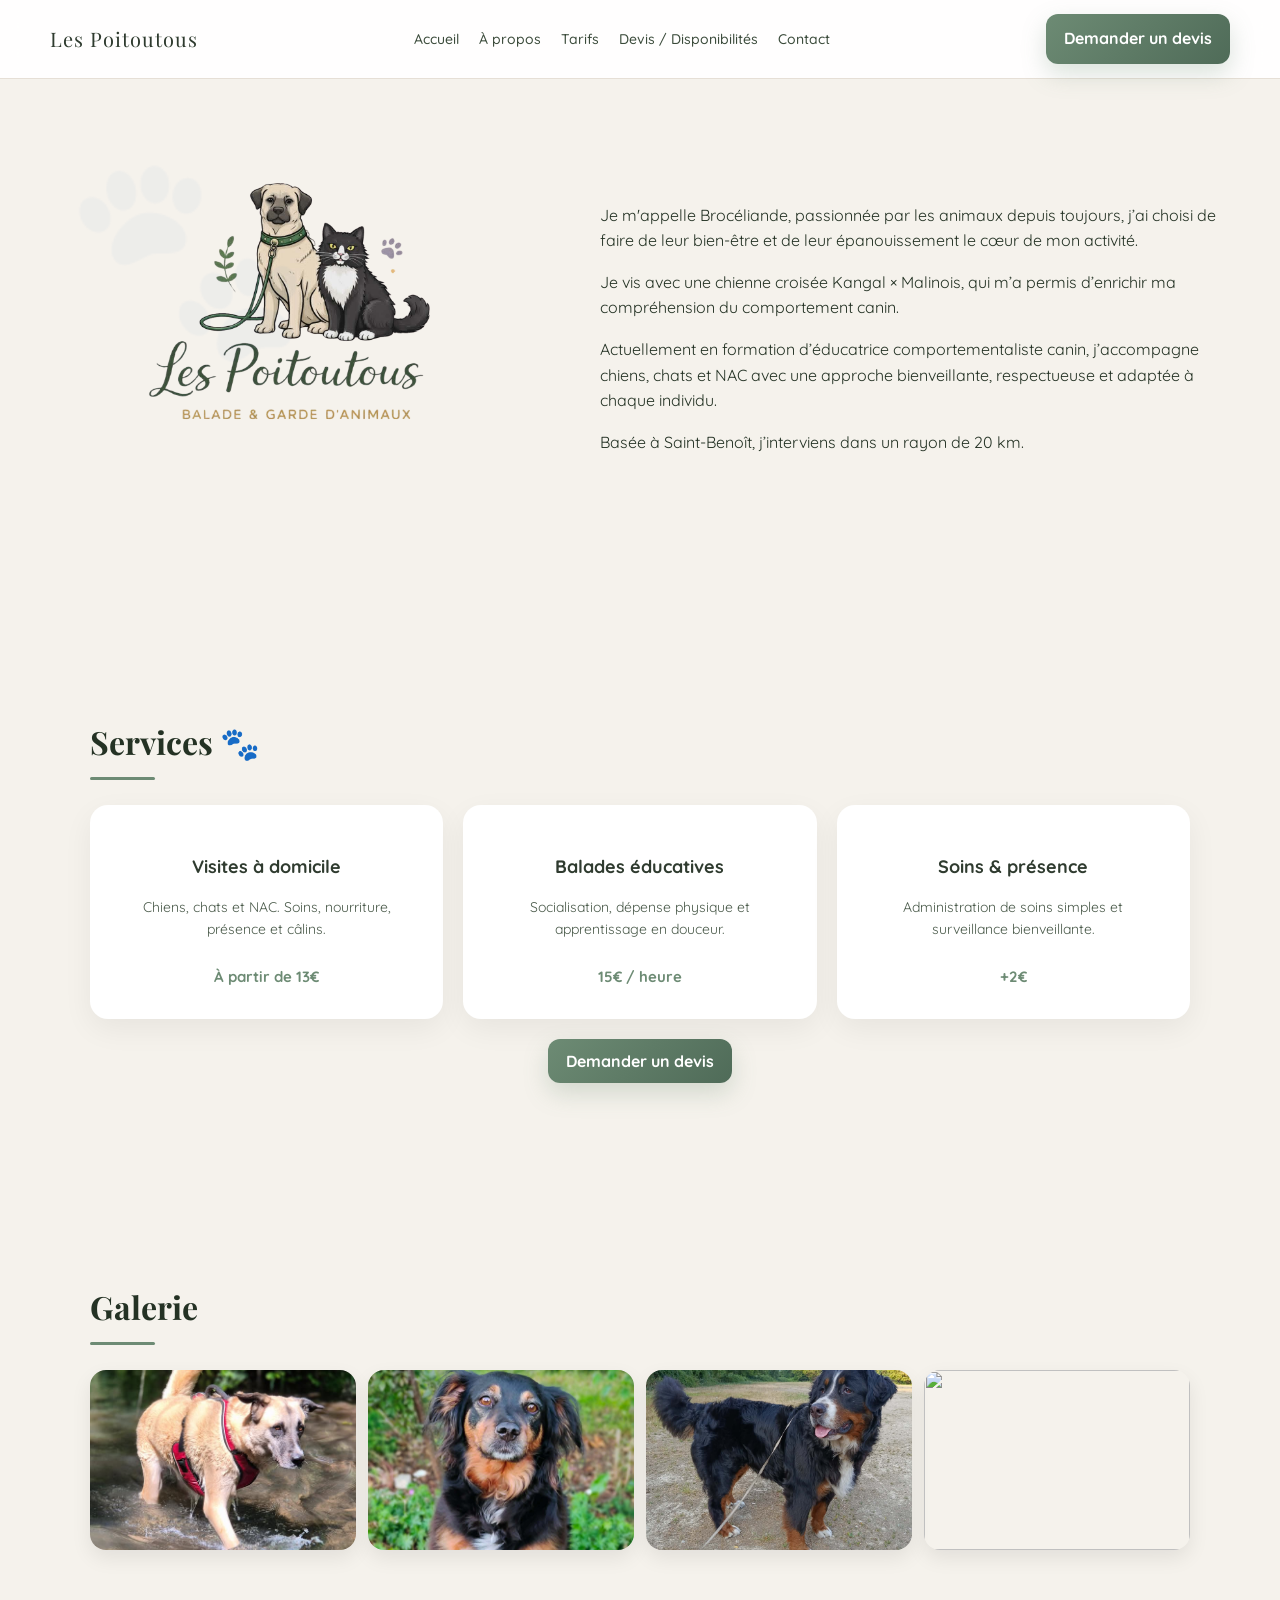
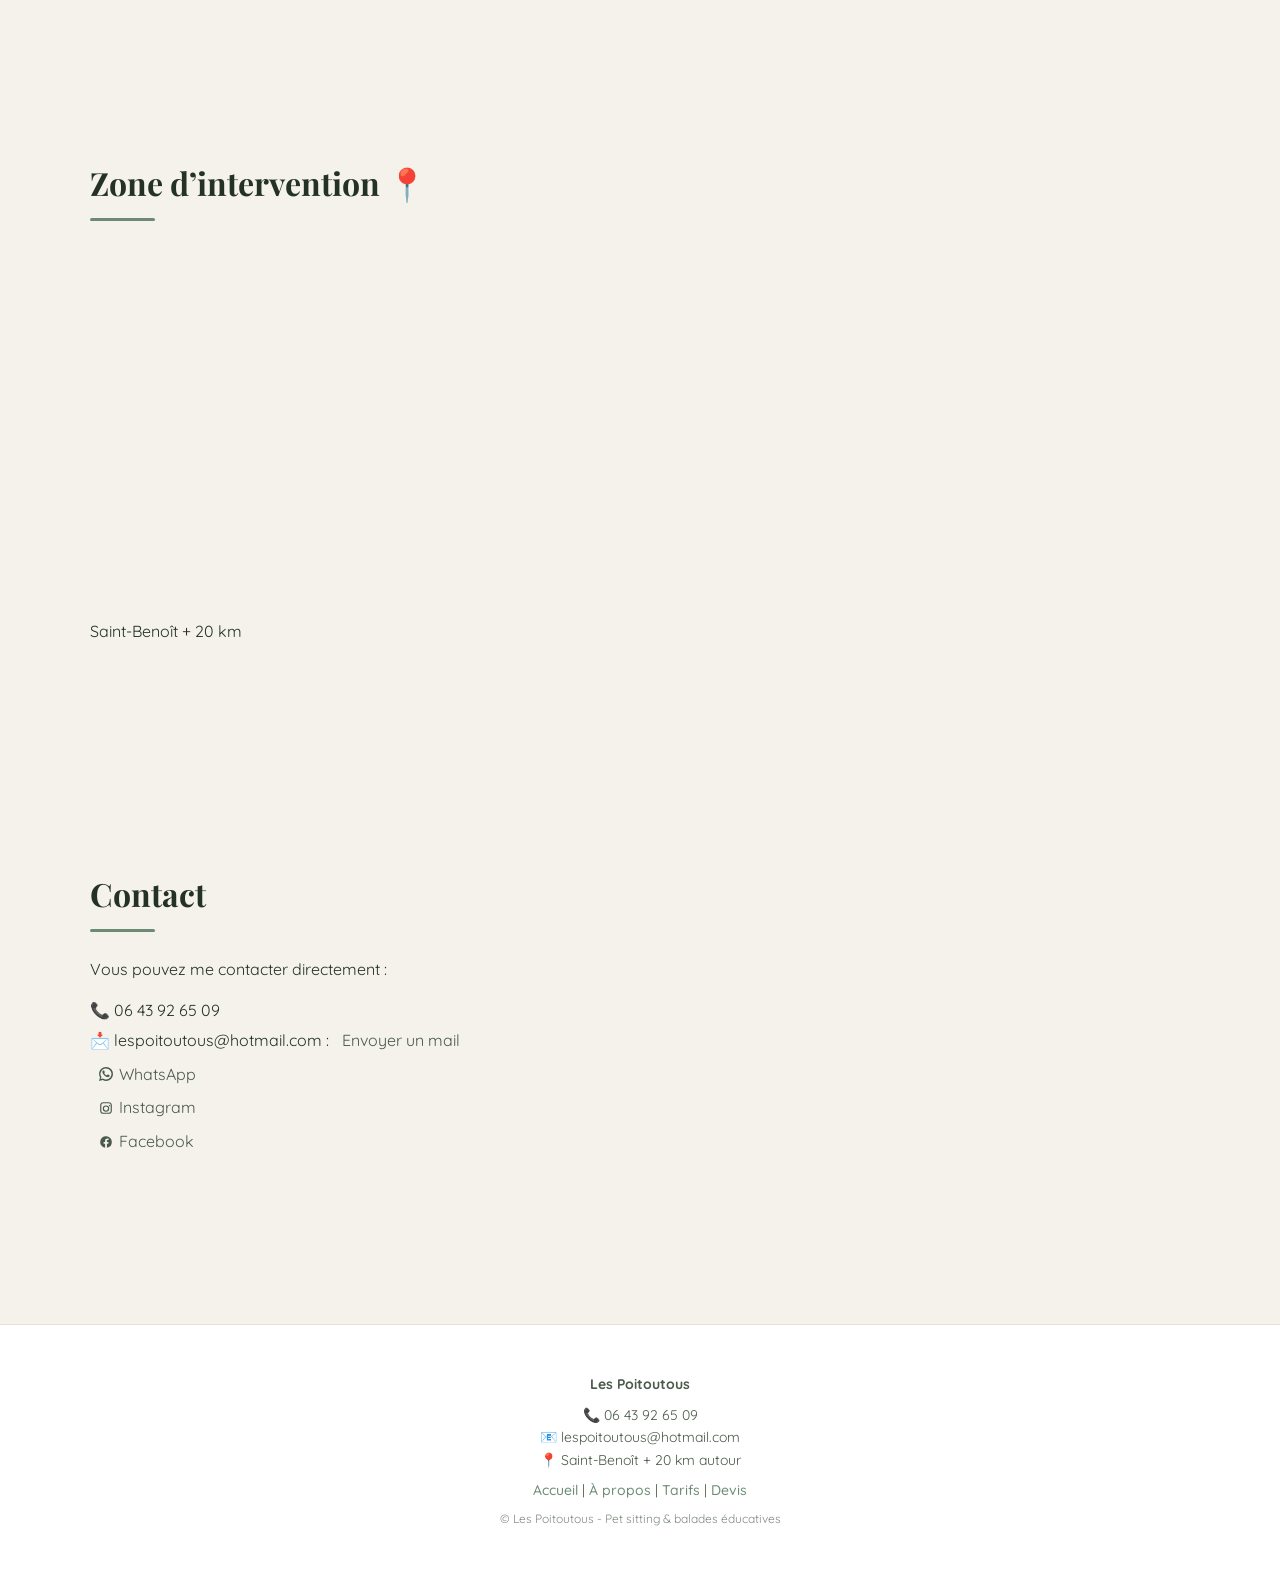
==== commit 52083652: "Update index.html" ====
--- a/index.html
+++ b/index.html
@@ -90,7 +90,7 @@
   <div class="gallery">
     <img src="images/ruda.jpg" alt="">
     <img src="images/Dalia2.jfif" alt="">
-    <img src="images/Corto3.jfif" alt="">
+    <img src="images/Corto1test.jpg" alt="">
     <img src="images/" alt="">
   </div>
 <!-- LIGHTBOX -->
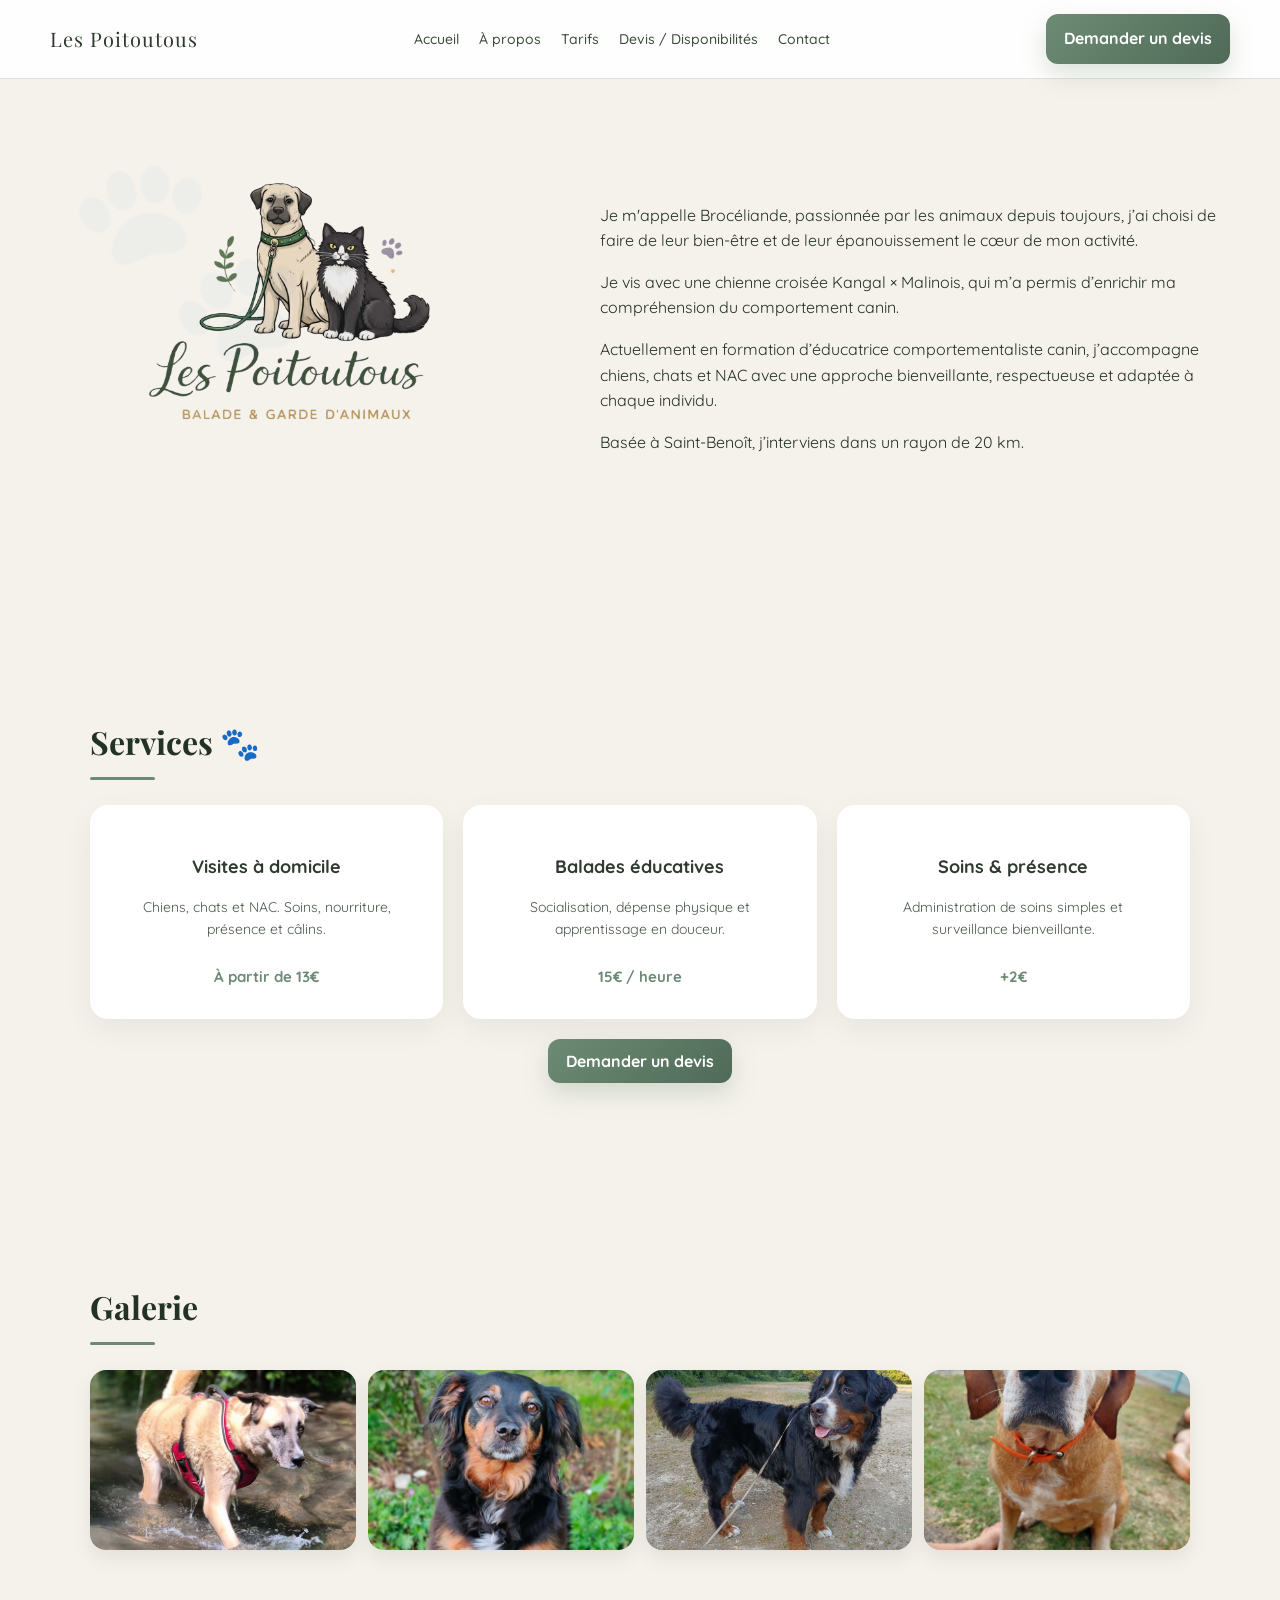
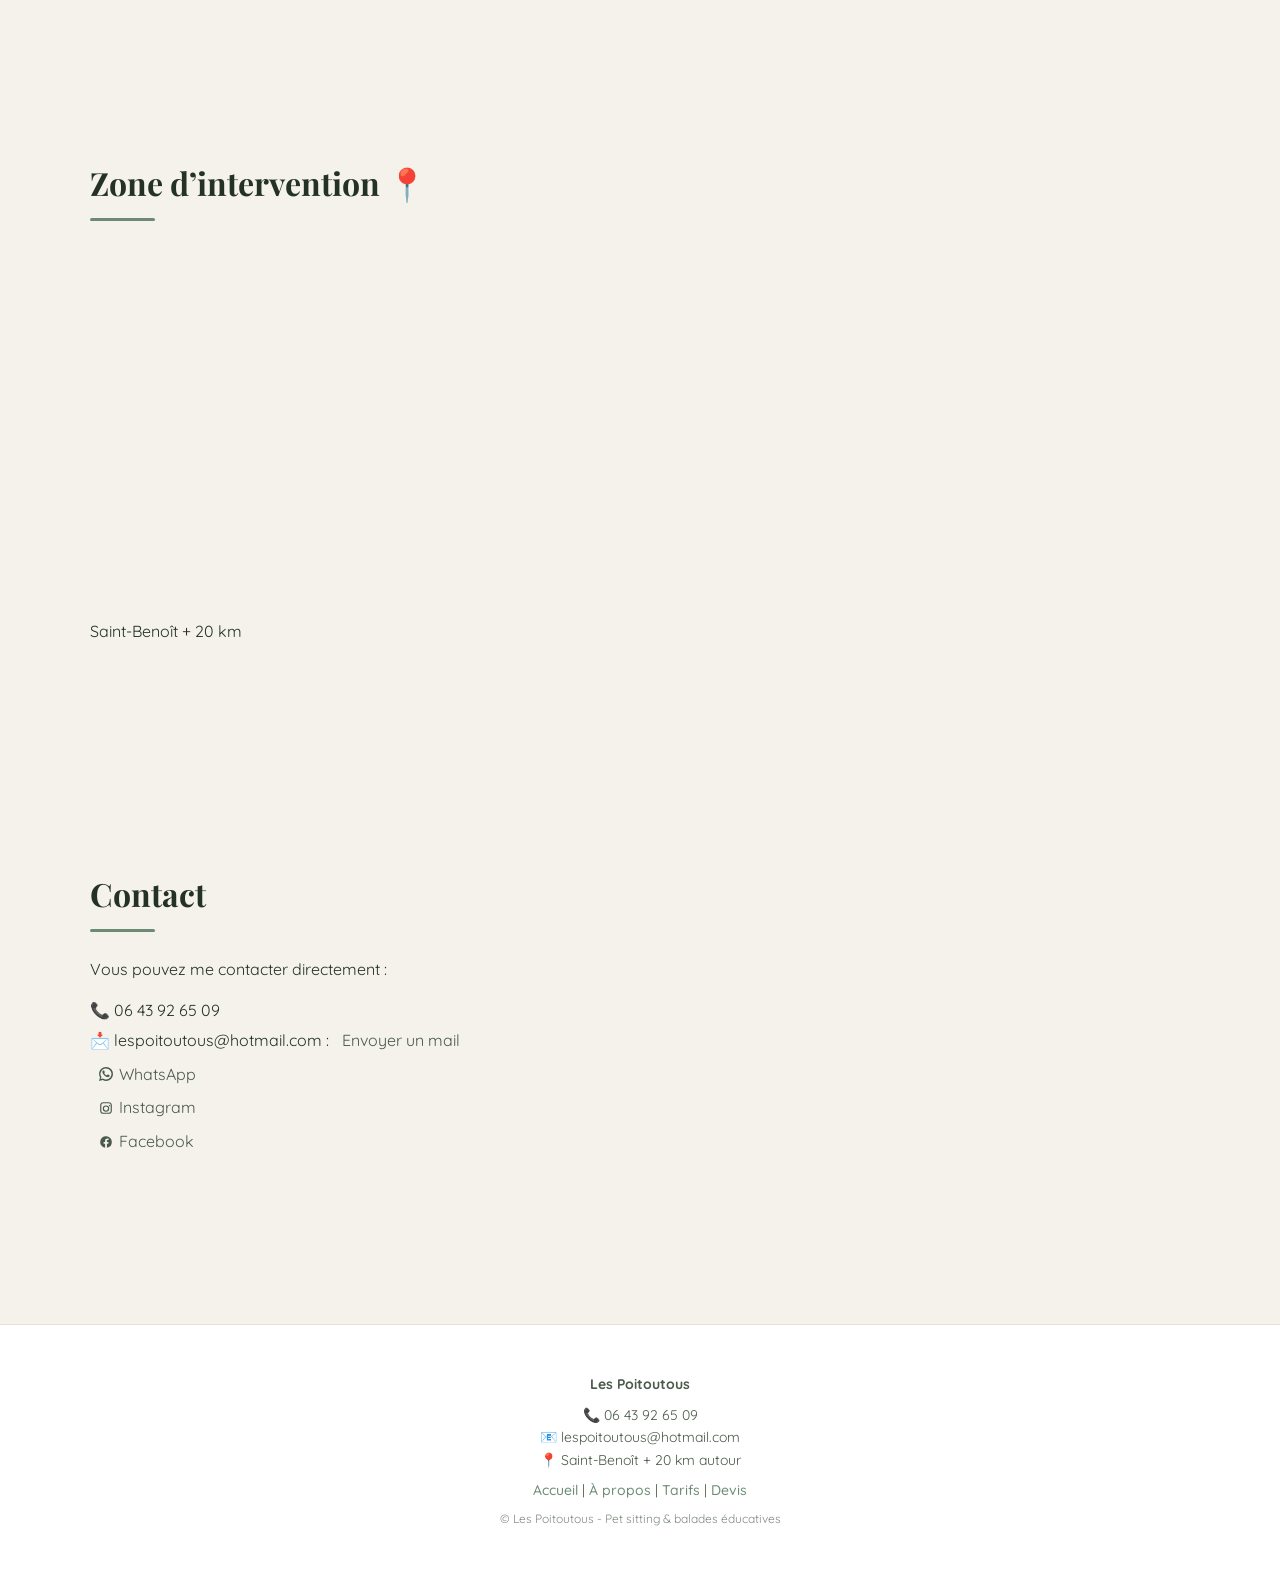
==== commit 25e2f33d: "Update index.html" ====
--- a/index.html
+++ b/index.html
@@ -91,7 +91,7 @@
     <img src="images/ruda.jpg" alt="">
     <img src="images/Dalia2.jfif" alt="">
     <img src="images/Corto1test.jpg" alt="">
-    <img src="images/" alt="">
+    <img src="images/Princesse.jpg" alt="">
   </div>
 <!-- LIGHTBOX -->
 <div id="lightbox" class="lightbox">
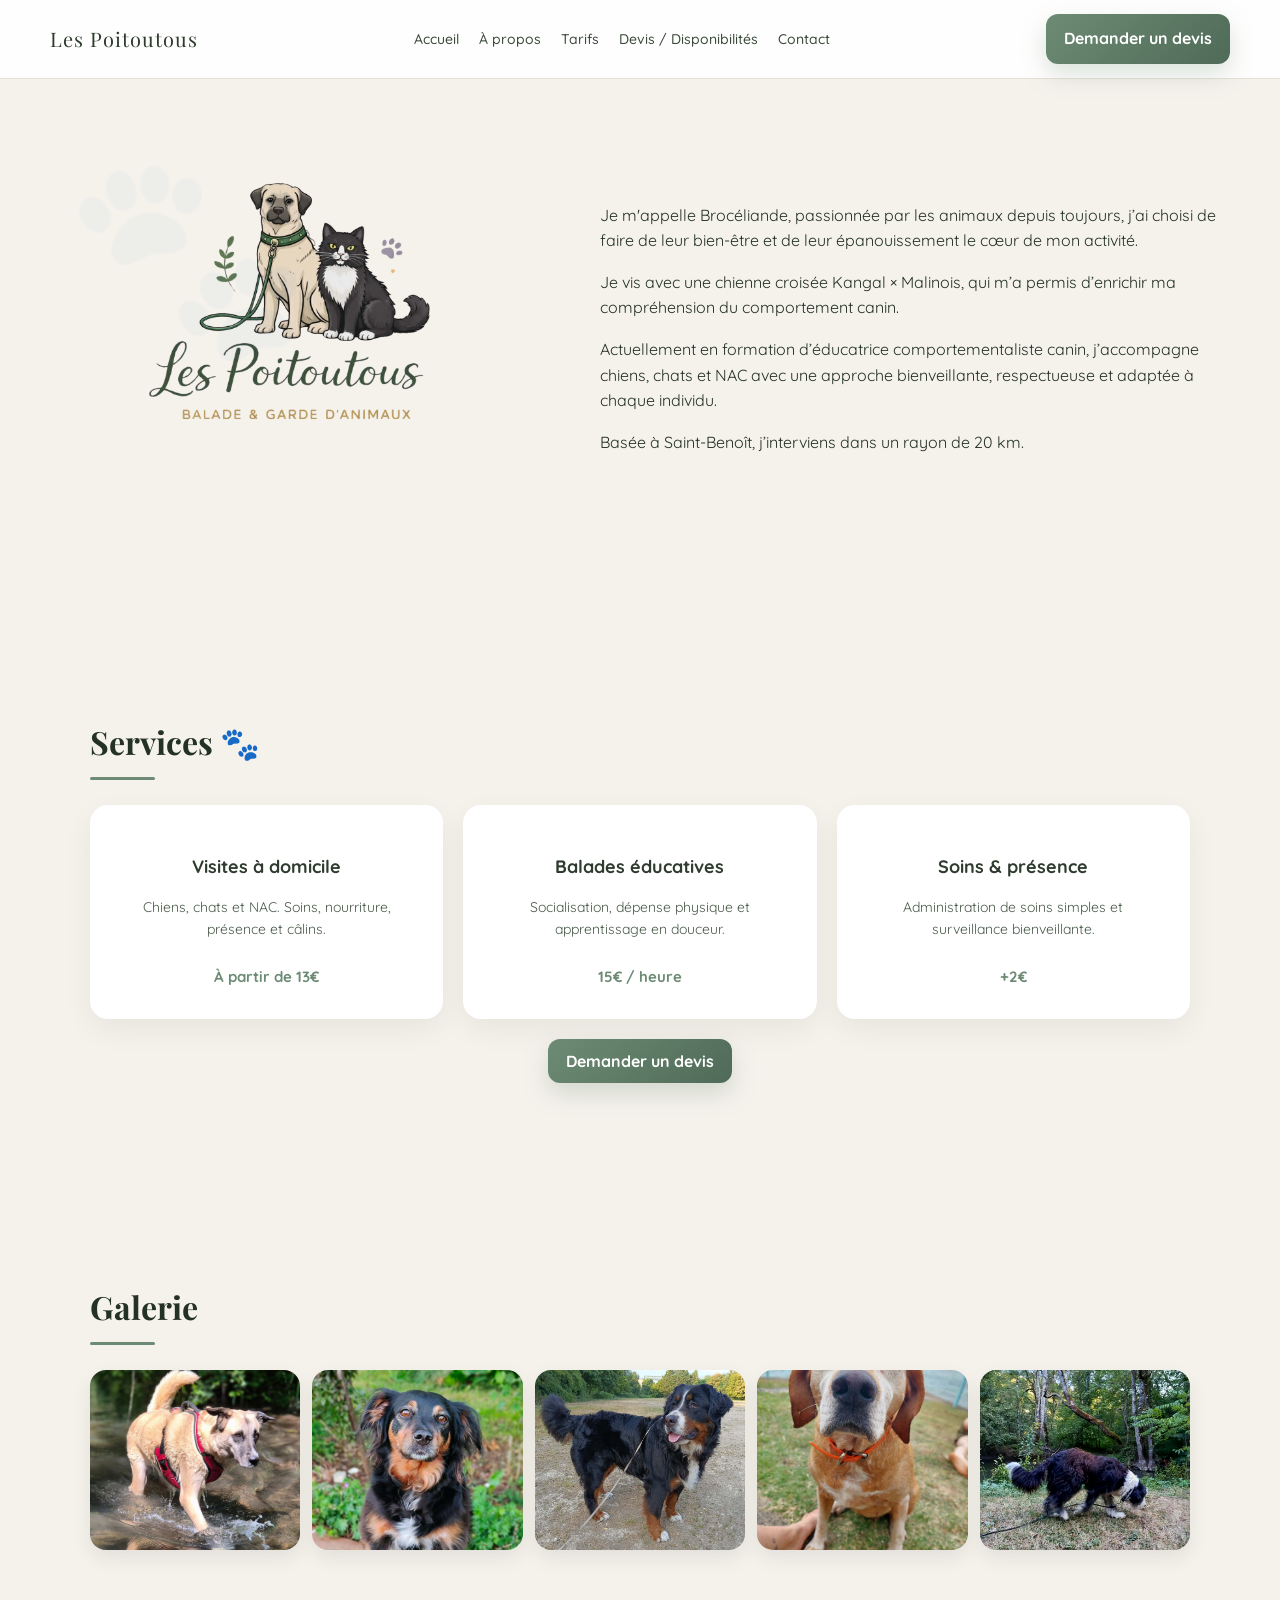
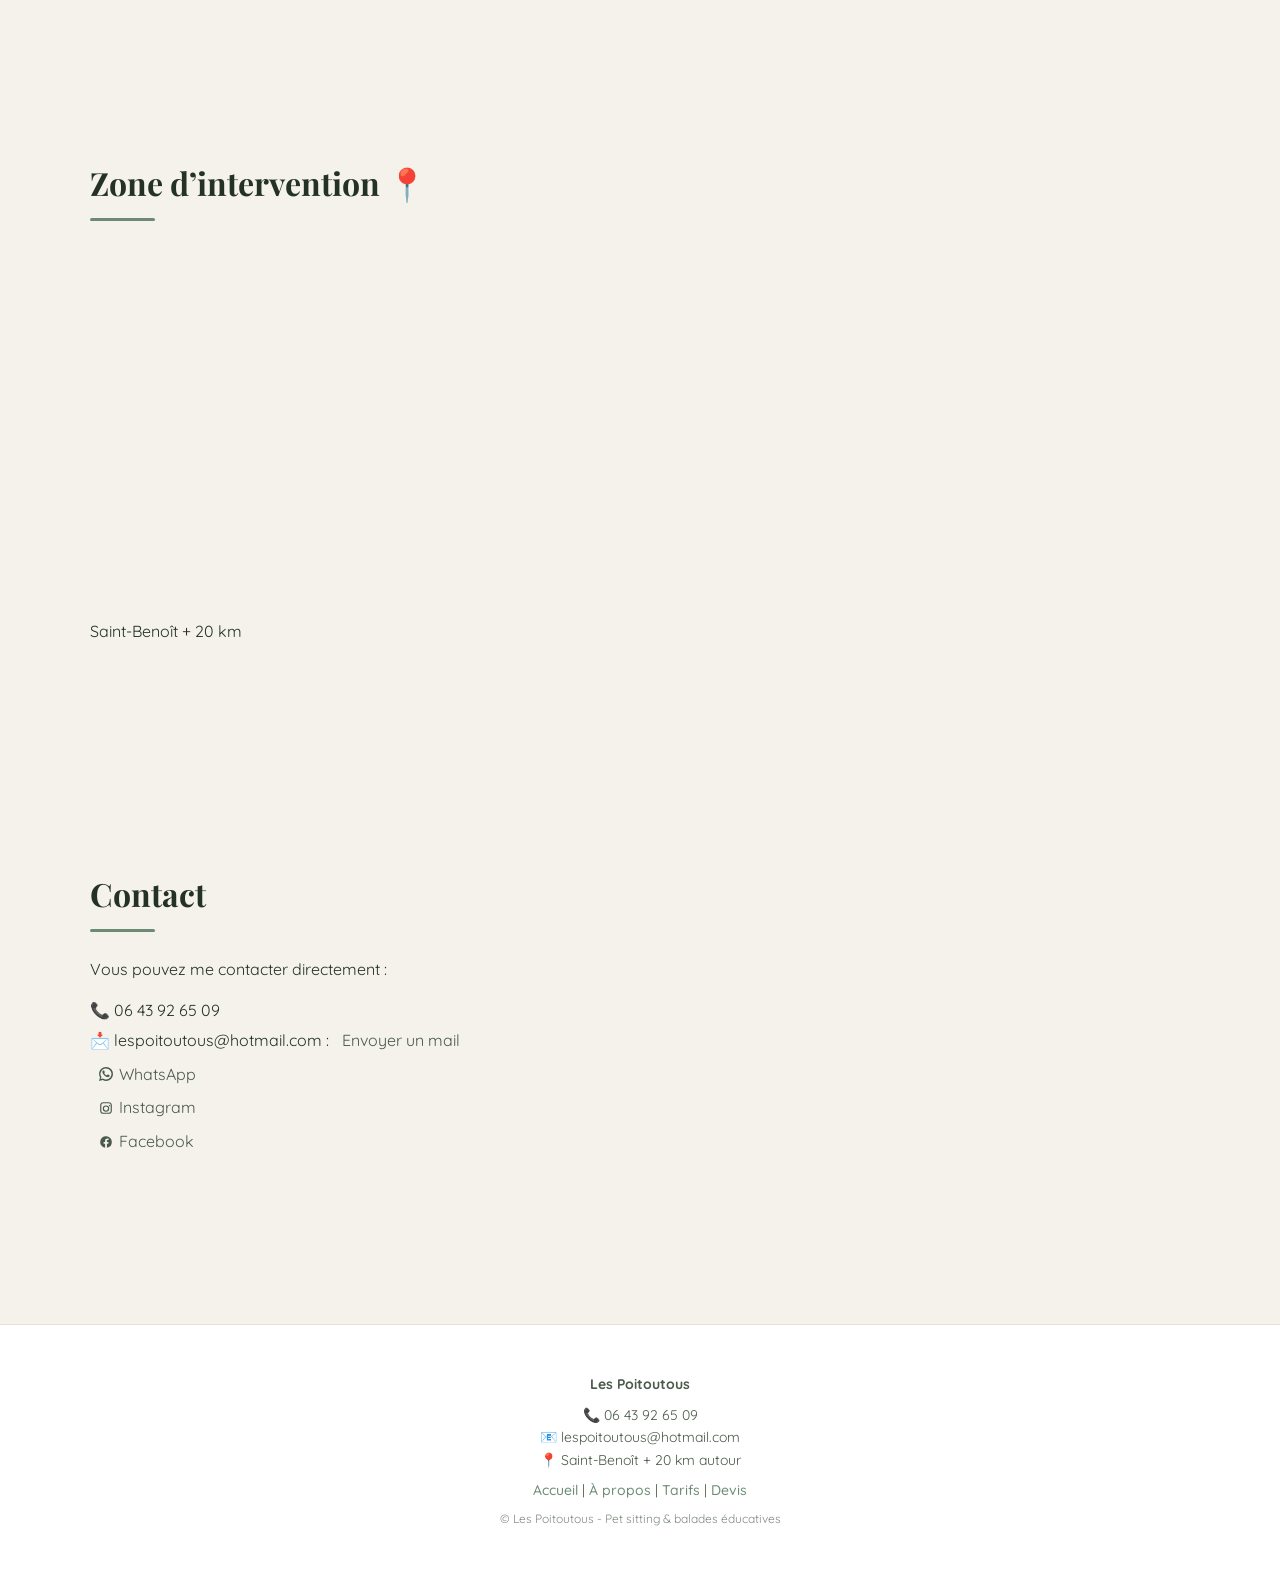
==== commit d5e07122: "Update index.html" ====
--- a/index.html
+++ b/index.html
@@ -92,6 +92,8 @@
     <img src="images/Dalia2.jfif" alt="">
     <img src="images/Corto1test.jpg" alt="">
     <img src="images/Princesse.jpg" alt="">
+    <img src="images/Nouba1.jpg" alt="">
+
   </div>
 <!-- LIGHTBOX -->
 <div id="lightbox" class="lightbox">
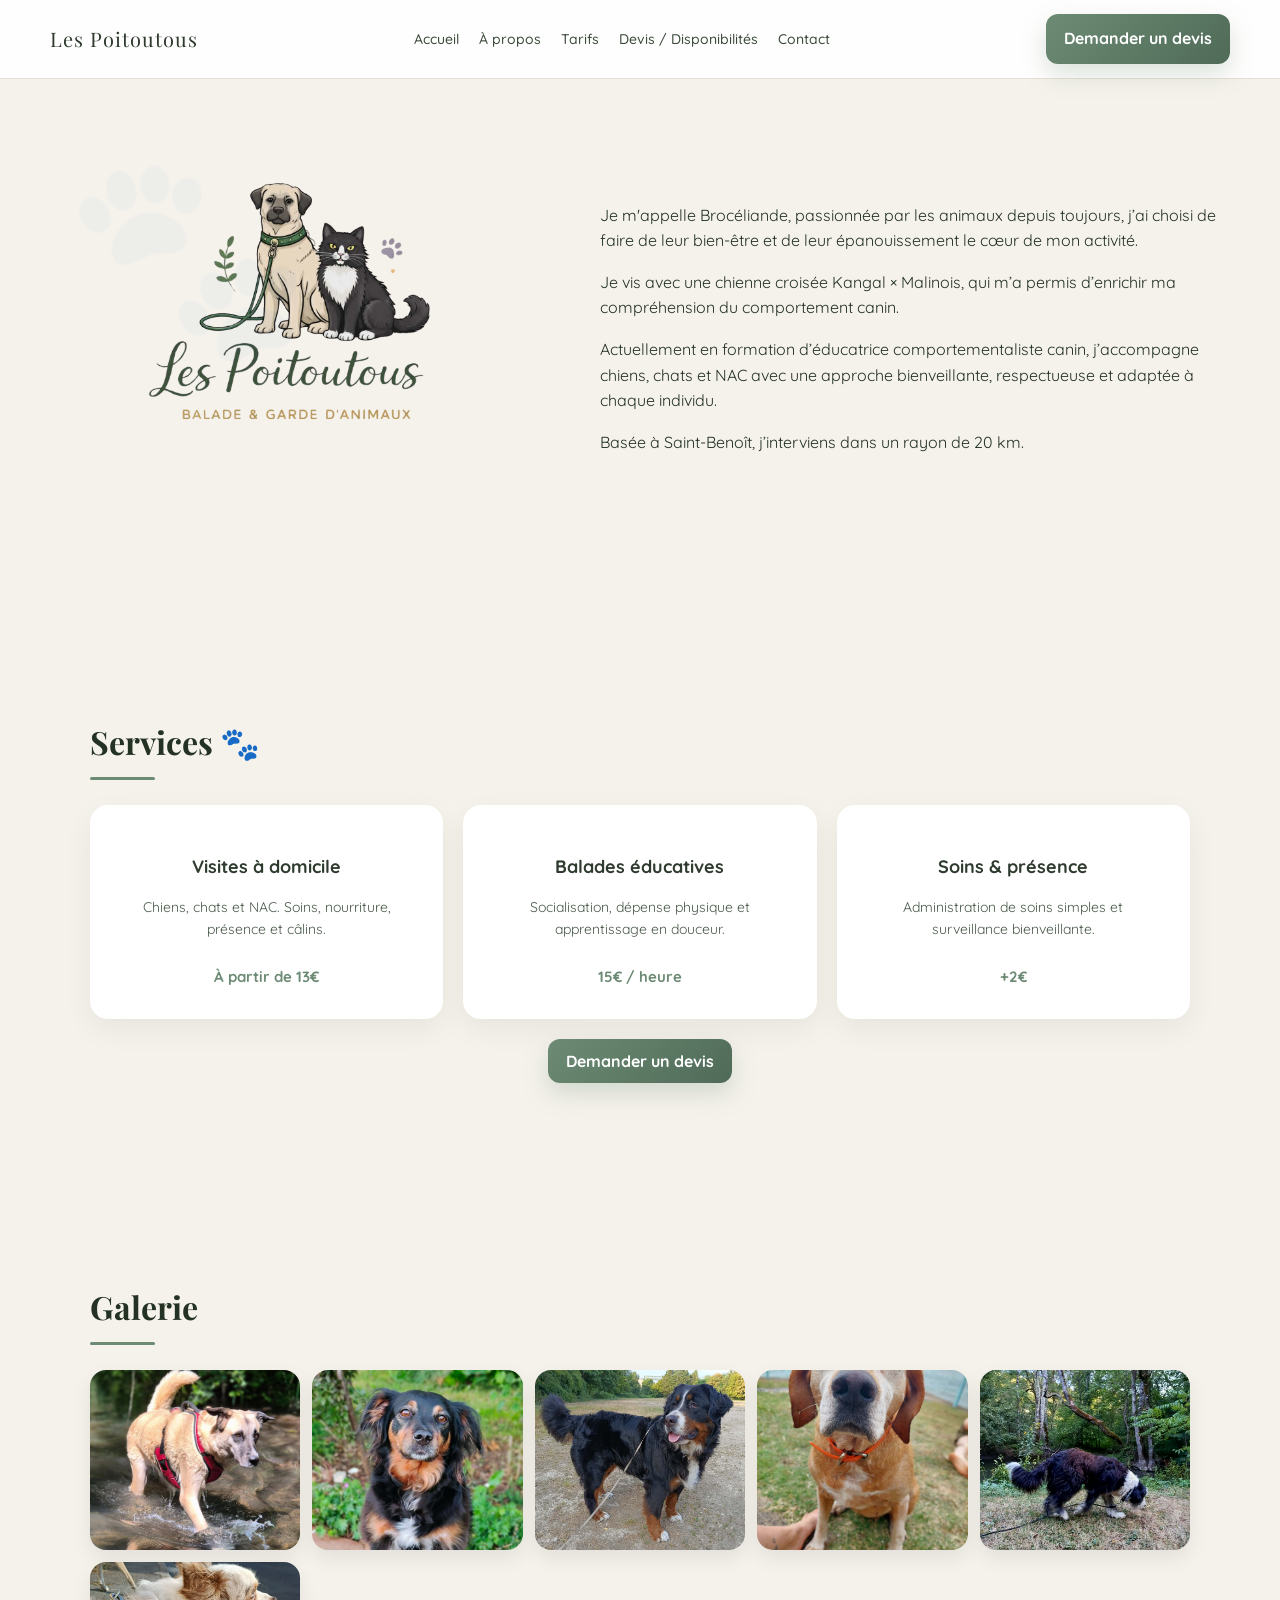
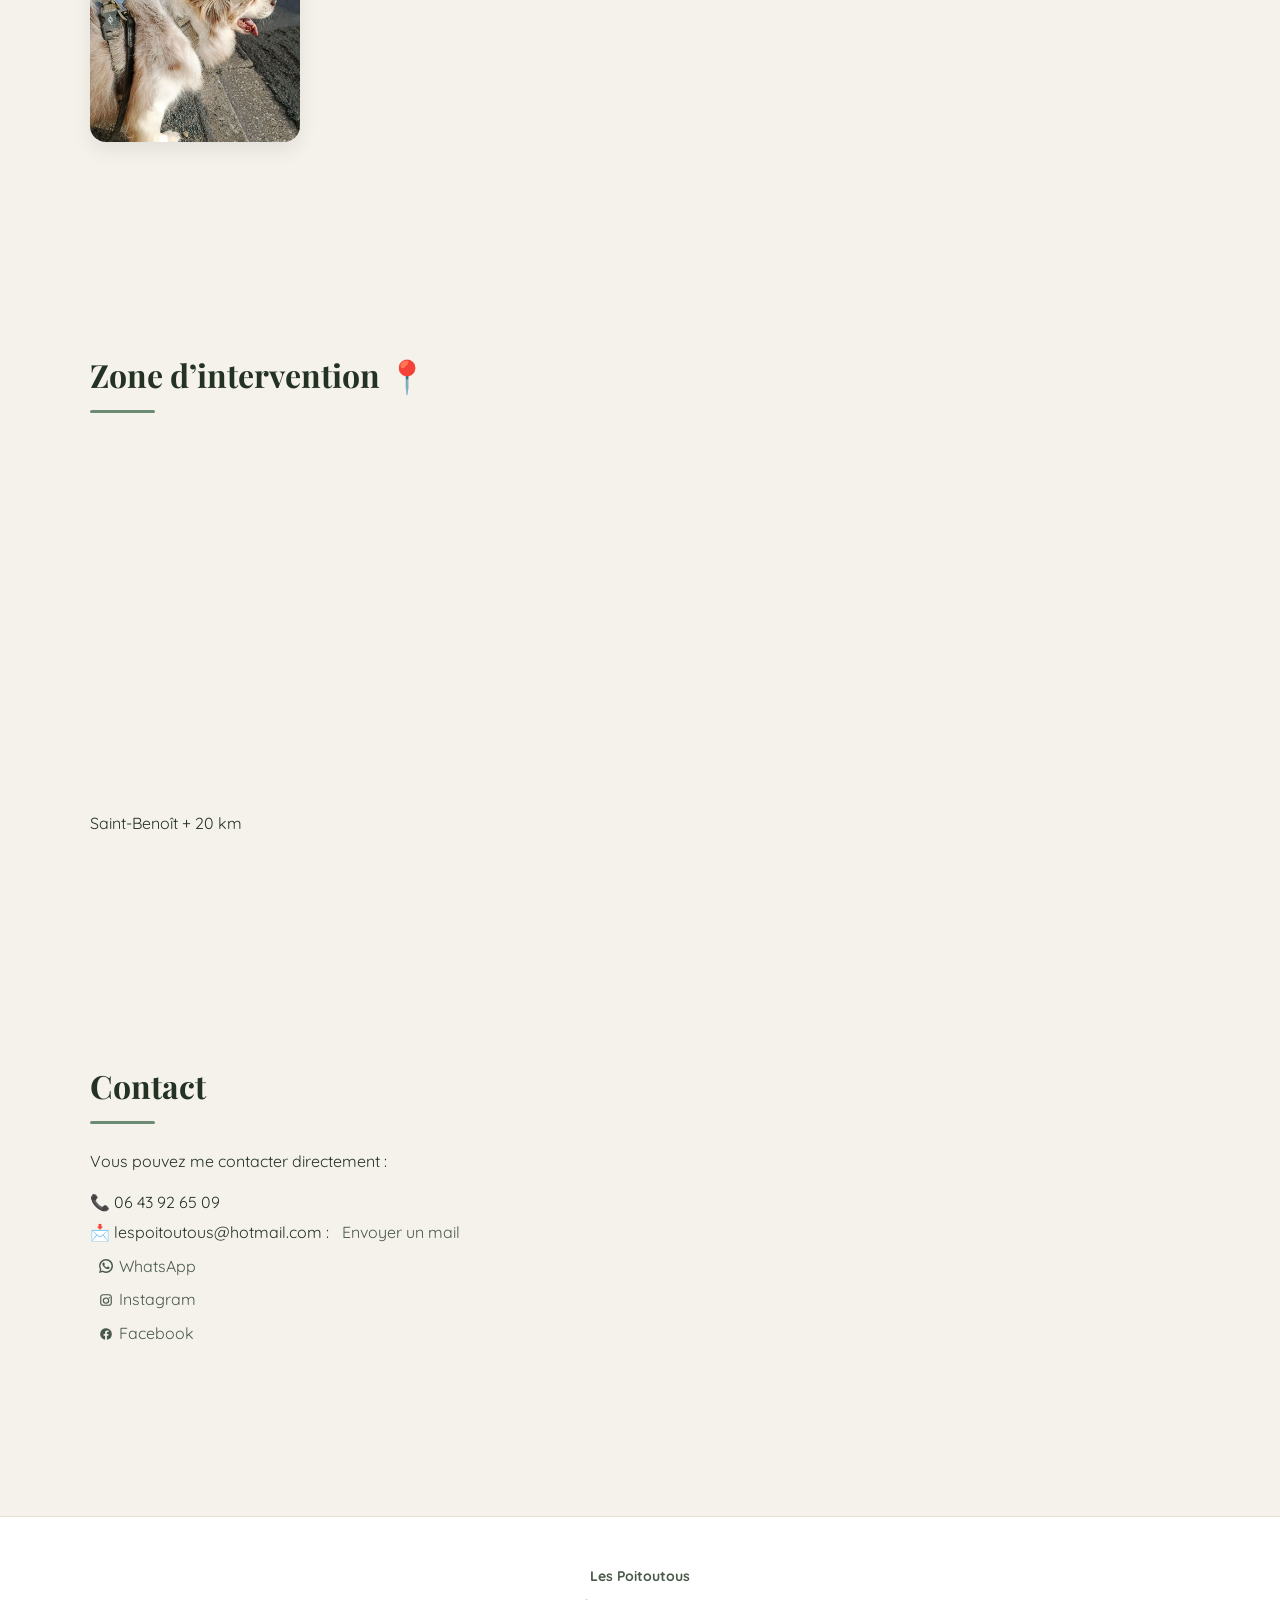
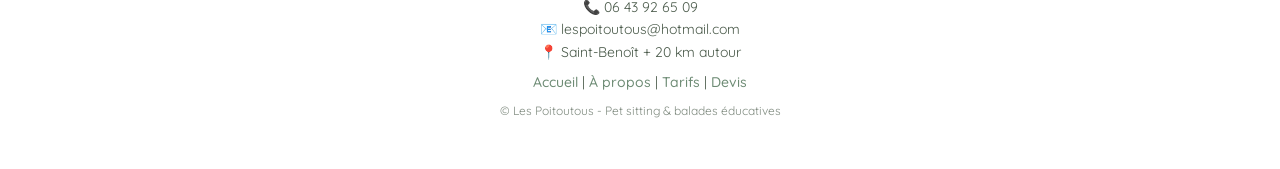
==== commit 259716fd: "Update index.html" ====
--- a/index.html
+++ b/index.html
@@ -93,6 +93,7 @@
     <img src="images/Corto1test.jpg" alt="">
     <img src="images/Princesse.jpg" alt="">
     <img src="images/Nouba1.jpg" alt="">
+    <img src="images/Arka.jpg" alt="">
 
   </div>
 <!-- LIGHTBOX -->
